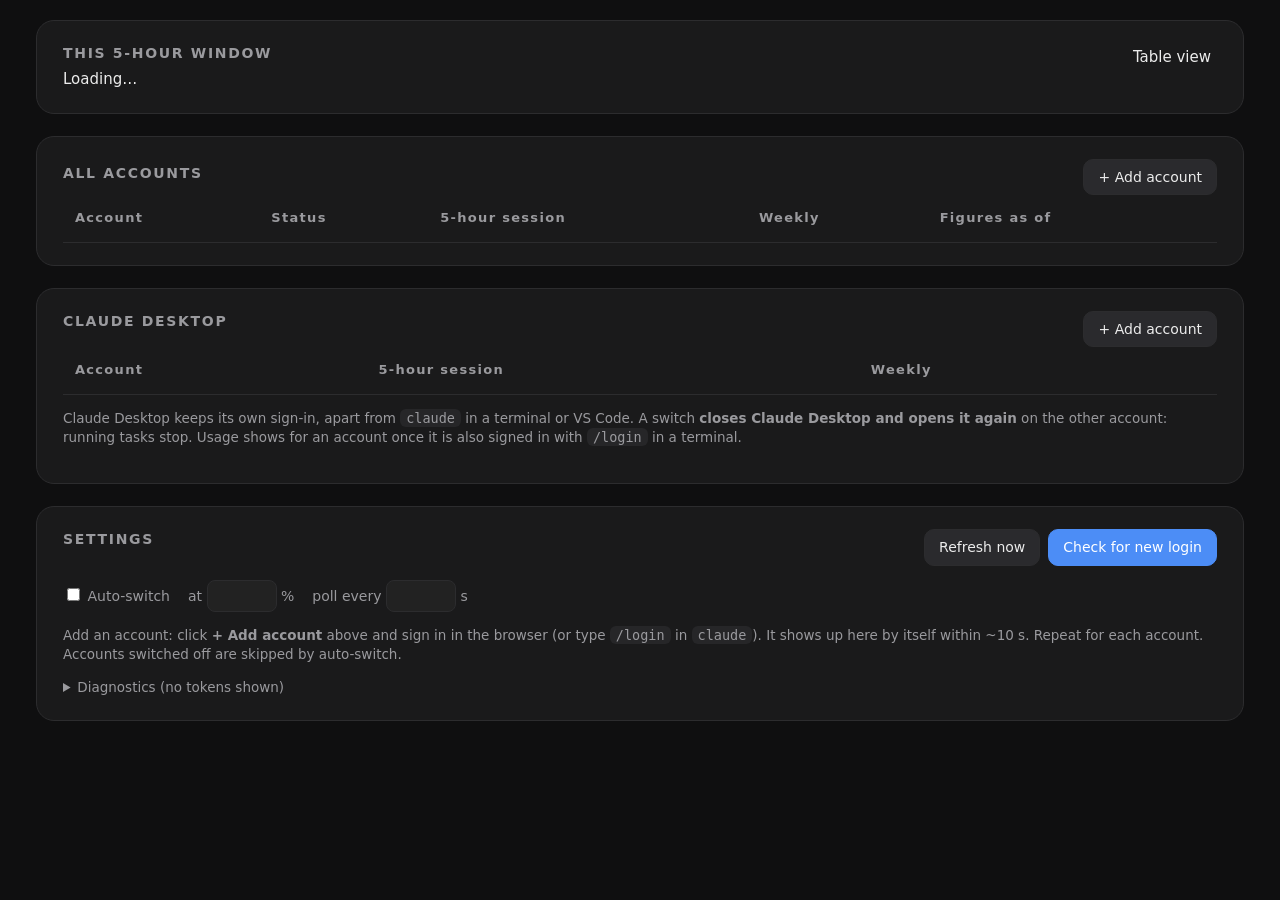
==== src/index.html @ 8ae5ed5e "Add Claude Code accounts from the dashboard '+ Add account' on the accounts card opens a console win" ====
<!doctype html>
<html lang="en">
<head>
<meta charset="utf-8">
<meta name="viewport" content="width=device-width, initial-scale=1">
<title>Claude Usage</title>
<style>
  :root {
    --bg: #0f0f10; --card: #1a1a1b; --row-active: #1d2229; --line: #2c2c2e; --grid: #2a2a2c;
    --text: #ececec; --muted: #9a9a9e; --dim: #6c6c70;
    --blue: #4c8df6; --green: #3fb34f; --amber: #f2b632; --red: #e5484d; --track: #24302a;
  }
  * { box-sizing: border-box; }
  body { margin: 0; background: var(--bg); color: var(--text); font: 15px/1.45 "Segoe UI", system-ui, -apple-system, sans-serif; }
  main { max-width: 1240px; margin: 0 auto; padding: 20px 16px 48px; }
  .card { background: var(--card); border: 1px solid var(--line); border-radius: 18px; padding: 22px 26px; margin-bottom: 22px; }
  .head { display: flex; justify-content: space-between; align-items: flex-start; gap: 16px; flex-wrap: wrap; }
  h2 { margin: 0; font-size: 14px; letter-spacing: .12em; font-weight: 600; color: var(--muted); text-transform: uppercase; }
  .sub { color: var(--text); margin-top: 6px; }
  button.link { background: none; border: 0; color: var(--text); cursor: pointer; font: inherit; padding: 4px 6px; }
  button.link:hover { text-decoration: underline; }
  .btn { background: #2a2a2d; border: 1px solid var(--line); color: var(--text); border-radius: 10px; padding: 7px 14px; cursor: pointer; font: inherit; font-size: 14px; }
  .btn:hover { background: #333337; }
  .btn.primary { background: var(--blue); border-color: var(--blue); color: #fff; }
  svg text { fill: var(--muted); font-size: 12px; }
  table { width: 100%; border-collapse: collapse; }
  th { text-align: left; font-size: 13px; letter-spacing: .1em; color: var(--muted); font-weight: 600; padding: 14px 12px; border-bottom: 1px solid var(--line); }
  td { padding: 16px 12px; border-bottom: 1px solid var(--line); vertical-align: middle; }
  tr.active td { background: var(--row-active); }
  .acct { display: flex; gap: 14px; align-items: center; }
  .email { font-weight: 600; word-break: break-all; }
  .meta { color: var(--muted); font-size: 13.5px; }
  .dot { display: inline-block; width: 8px; height: 8px; border-radius: 50%; background: var(--green); margin-right: 6px; vertical-align: middle; }
  .pill { display: inline-flex; gap: 8px; align-items: center; border: 1px solid var(--line); border-radius: 999px; padding: 6px 14px; font-weight: 600; white-space: nowrap; }
  .bar { display: flex; align-items: center; gap: 12px; }
  .track { flex: 1; min-width: 90px; height: 10px; border-radius: 6px; background: var(--track); overflow: hidden; }
  .fill { height: 100%; border-radius: 6px; }
  .pct { width: 44px; text-align: right; font-variant-numeric: tabular-nums; }
  .left { font-size: 13.5px; margin-top: 4px; color: var(--muted); }
  .left b { color: var(--text); }
  .err { color: var(--red); font-size: 13px; }
  .switch { position: relative; width: 46px; height: 26px; flex: none; }
  .switch input { opacity: 0; width: 0; height: 0; }
  .switch span { position: absolute; inset: 0; background: #444; border-radius: 26px; cursor: pointer; transition: .2s; }
  .switch span::before { content: ""; position: absolute; width: 20px; height: 20px; left: 3px; top: 3px; background: #fff; border-radius: 50%; transition: .2s; }
  .switch input:checked + span { background: var(--blue); }
  .switch input:checked + span::before { transform: translateX(20px); }
  .row-actions { display: flex; gap: 6px; margin-top: 6px; }
  .row-actions .btn { padding: 3px 10px; font-size: 12.5px; }
  .settings { display: flex; gap: 18px; flex-wrap: wrap; align-items: center; color: var(--muted); font-size: 14px; }
  .settings input[type=number] { width: 70px; background: #222; color: var(--text); border: 1px solid var(--line); border-radius: 8px; padding: 5px 8px; font: inherit; }
  .events { color: var(--muted); font-size: 13.5px; margin: 10px 0 0; padding-left: 18px; }
  .note { color: var(--muted); font-size: 13.5px; }
  code { background: #262628; padding: 1px 6px; border-radius: 6px; }
  .tableview td, .tableview th { padding: 6px 10px; font-size: 14px; }
  .scroll { overflow-x: auto; }
  @media (max-width: 760px) {
    .card { padding: 16px; }
    thead { display: none; }
    tr { display: block; border-bottom: 1px solid var(--line); }
    td { display: block; border: 0; padding: 8px 4px; }
  }
</style>
</head>
<body>
<main>
  <section class="card">
    <div class="head">
      <div>
        <h2>This 5-hour window</h2>
        <div class="sub" id="chartSub">Loading…</div>
      </div>
      <button class="link" id="viewToggle">Table view</button>
    </div>
    <div id="chart"></div>
  </section>

  <section class="card">
    <div class="head">
      <div>
        <h2 style="padding-top:4px">All accounts</h2>
        <div class="sub note" id="summary"></div>
      </div>
      <button class="btn" id="cliAdd">+ Add account</button>
    </div>
    <div class="scroll">
      <table>
        <thead><tr><th>Account</th><th>Status</th><th>5-hour session</th><th>Weekly</th><th>Figures as of</th></tr></thead>
        <tbody id="rows"></tbody>
      </table>
    </div>
  </section>

  <section class="card" id="desktopCard">
    <div class="head">
      <div>
        <h2>Claude Desktop</h2>
        <div class="sub note" id="desktopSub"></div>
      </div>
      <button class="btn" id="desktopAdd">+ Add account</button>
    </div>
    <div class="scroll">
      <table>
        <thead><tr><th>Account</th><th>5-hour session</th><th>Weekly</th><th></th></tr></thead>
        <tbody id="desktopRows"></tbody>
      </table>
    </div>
    <p class="note">Claude Desktop keeps its own sign-in, apart from <code>claude</code> in a terminal or VS Code. A switch <b>closes Claude Desktop and opens it again</b> on the other account: running tasks stop. Usage shows for an account once it is also signed in with <code>/login</code> in a terminal.</p>
  </section>

  <section class="card">
    <div class="head">
      <h2>Settings</h2>
      <div style="display:flex;gap:8px">
        <button class="btn" id="refresh">Refresh now</button>
        <button class="btn primary" id="import">Check for new login</button>
      </div>
    </div>
    <div class="settings" style="margin-top:14px">
      <label><input type="checkbox" id="autoSwitch"> Auto-switch</label>
      <label>at <input type="number" id="threshold" min="50" max="100"> %</label>
      <label>poll every <input type="number" id="pollSeconds" min="30" step="30"> s</label>
    </div>
    <p class="note">Add an account: click <b>+ Add account</b> above and sign in in the browser (or type <code>/login</code> in <code>claude</code>). It shows up here by itself within ~10 s. Repeat for each account. Accounts switched off are skipped by auto-switch.</p>
    <ul class="events" id="events"></ul>
    <details style="margin-top:12px"><summary class="note" style="cursor:pointer">Diagnostics (no tokens shown)</summary><pre id="diag" class="note" style="white-space:pre-wrap;font-size:12.5px"></pre></details>
  </section>
</main>

<script>
const $ = s => document.querySelector(s);
const H = 3600e3;
let S = null, tableView = false, clockSkew = 0;

const api = (p, opt = {}) =>
  fetch(p, { ...opt, headers: { 'Content-Type': 'application/json', 'X-CUD': '1' } })
    .then(async r => { const j = await r.json(); if (!r.ok) throw new Error(j.error); return j; });

function hhmm(t) { return new Date(t).toLocaleTimeString([], { hour: '2-digit', minute: '2-digit', hour12: false }); }
function resetLabel(t) {
  if (!t) return '';
  if (t - Date.now() < 20 * H) return hhmm(t);
  return new Date(t).toLocaleDateString('en-US', { weekday: 'short' }) + ' ' + hhmm(t);
}
function ago(t) {
  const s = Math.max(0, Math.round((Date.now() - clockSkew - t) / 1000));
  if (s < 60) return s + ' s ago';
  if (s < 3600) return Math.round(s / 60) + ' min ago';
  return Math.round(s / 3600) + ' h ago';
}
function color(u) { return u >= 97 ? 'var(--red)' : u >= 70 ? 'var(--amber)' : 'var(--green)'; }
function esc(s) { return String(s).replace(/[&<>"]/g, c => ({ '&': '&amp;', '<': '&lt;', '>': '&gt;', '"': '&quot;' }[c])); }

function status(a) {
  const th = S.settings.threshold;
  if (a.error && !a.usage) return ['<span style="color:var(--red)">!</span>', 'Error'];
  if (!a.usage) return ['…', 'Waiting'];
  const { five, week } = a.usage;
  if (week.u >= 100) return ['<span style="color:var(--red)">⛔</span>', 'Weekly limit reached'];
  if (five.u >= 100) return ['<span style="color:var(--red)">⛔</span>', '5-hour limit reached'];
  if (a.id === S.activeId) return ['<span class="dot" style="margin:0"></span>', 'Active'];
  if (week.u >= 99) return ['<span style="color:#f08a5d">◕</span>', 'Weekly almost used up'];
  if (week.u >= 90) return ['<span style="color:var(--amber)">▲</span>', 'Weekly running low'];
  if (five.u >= th) return ['<span style="color:var(--amber)">▲</span>', '5-hour running low'];
  if (!a.enabled) return ['<span style="color:var(--dim)">○</span>', 'Off'];
  return ['<span class="dot" style="margin:0;background:var(--blue)"></span>', 'Ready'];
}

function bar(w, showReset = true) {
  const u = w.u;
  return `<div class="bar"><div class="track"><div class="fill" style="width:${Math.max(u, u > 0 ? 3 : 0)}%;background:${color(u)}"></div></div><div class="pct">${u}%</div></div>
    <div class="left"><b>${100 - u}% left</b>${showReset && w.resetsAt ? ' · resets ' + resetLabel(w.resetsAt) : ''}</div>`;
}

function renderRows() {
  const th = S.settings.threshold;
  $('#rows').innerHTML = S.accounts.map(a => {
    const [icon, label] = status(a);
    const active = a.id === S.activeId;
    const u = a.usage;
    return `<tr class="${active ? 'active' : ''}">
      <td><div class="acct">
        <label class="switch"><input type="checkbox" data-toggle="${a.id}" ${a.enabled ? 'checked' : ''}><span></span></label>
        <div>
          <div class="email">${active ? '<span class="dot"></span>' : ''}${esc(a.email)}</div>
          <div class="meta">${esc(a.plan)}${active ? ' · signed in: your Claude Code' : ''}</div>
          <div class="row-actions">
            ${active ? '' : `<button class="btn" data-activate="${a.id}">Use now</button>
            <button class="btn" data-remove="${a.id}" title="Remove">✕</button>`}
          </div>
        </div></div></td>
      <td><span class="pill">${icon} ${label}</span>${a.error ? `<div class="err">${esc(a.error)}</div>` : ''}</td>
      <td style="min-width:200px">${u ? bar(u.five) : ''}</td>
      <td style="min-width:220px">${u ? bar(u.week) : ''}</td>
      <td>${u ? `<span data-ago="${u.fetchedAt}">${ago(u.fetchedAt)}</span><div class="meta">official ${hhmm(u.fetchedAt)} · Anthropic</div>` : ''}</td>
    </tr>`;
  }).join('') || `<tr><td colspan="5" class="note">No accounts yet. Click “+ Add account” above and sign in.</td></tr>`;

  const on = S.accounts.filter(a => a.enabled && a.usage);
  const ready = on.filter(a => a.usage.five.u < th && a.usage.week.u < th).length;
  const head = on.reduce((s, a) => s + (100 - a.usage.week.u), 0);
  $('#summary').textContent = S.loggingIn ? 'Login window open: sign in in the browser with the account to add.'
    : `${ready} ready now · weekly headroom ${head}% (≈ ${(head / 100).toFixed(1)} accounts)`;
  $('#cliAdd').disabled = S.demo || S.loggingIn;
}

function renderChart() {
  const a = S.accounts.find(x => x.id === S.activeId);
  const th = S.settings.threshold;
  const now = Date.now() - clockSkew;
  if (!a || !a.usage) {
    $('#chartSub').textContent = 'No active account detected in Claude Code yet.';
    $('#chart').innerHTML = '';
    return;
  }
  const five = a.usage.five;
  const end = five.resetsAt || now + 5 * H, start = end - 5 * H;
  let pts = a.history.filter(p => p[0] >= start && p[0] <= end).map(p => [p[0], p[1]]);
  if (!pts.length || pts[0][0] > start + 60e3) pts.unshift([start, 0]);
  $('#chartSub').textContent = `Share of the 5-hour limit used by ${a.email}, ${hhmm(start)}–${hhmm(end)}. Dots: Anthropic's official figures; the line joins them.`;

  if (tableView) {
    $('#chart').innerHTML = `<table class="tableview" style="margin-top:14px"><thead><tr><th>Time</th><th>5-hour used</th></tr></thead><tbody>${
      pts.slice().reverse().map(p => `<tr><td>${hhmm(p[0])}</td><td>${p[1]}%</td></tr>`).join('')}</tbody></table>`;
    return;
  }

  const W = 1000, Ht = 300, L = 46, R = 90, T = 16, B = 34;
  const x = t => L + (t - start) / (end - start) * (W - L - R);
  const y = u => T + (1 - u / 100) * (Ht - T - B);
  let g = '';
  for (const v of [0, 25, 50, 75, 100]) g += `<line x1="${L}" x2="${W - R}" y1="${y(v)}" y2="${y(v)}" stroke="var(--grid)"/><text x="${L - 10}" y="${y(v) + 4}" text-anchor="end">${v}</text>`;
  for (let i = 0; i <= 5; i++) { const t = start + i * H; g += `<text x="${x(t)}" y="${Ht - 8}" text-anchor="middle">${hhmm(t)}</text>`; }
  g += `<line x1="${L}" x2="${W - R}" y1="${y(th)}" y2="${y(th)}" stroke="var(--red)" stroke-width="1.5"/><text x="${W - R + 8}" y="${y(th) + 4}" style="fill:var(--text)">${th}% auto</text>`;

  const last = pts[pts.length - 1];
  const nowX = Math.min(now, end);
  g += `<line x1="${x(nowX)}" x2="${x(nowX)}" y1="${y(100)}" y2="${y(0)}" stroke="#555"/>`;
  // Projection: keep the average pace of this window until it resets.
  const rate = last[1] / Math.max(now - start, 10 * 60e3);
  const proj = Math.min(100, last[1] + rate * (end - now));
  if (now < end) g += `<line x1="${x(nowX)}" y1="${y(last[1])}" x2="${x(end)}" y2="${y(proj)}" stroke="var(--blue)" stroke-width="2" stroke-dasharray="7 6"/>`;
  const path = pts.map((p, i) => `${i ? 'L' : 'M'}${x(p[0]).toFixed(1)},${y(p[1]).toFixed(1)}`).join('') + `L${x(nowX)},${y(last[1])}`;
  g += `<path d="${path}L${x(nowX)},${y(0)}L${x(start)},${y(0)}Z" fill="var(--blue)" opacity=".12"/>`;
  g += `<path d="${path}" fill="none" stroke="var(--blue)" stroke-width="2.2"/>`;
  pts.forEach((p, i) => {
    const isLast = i === pts.length - 1;
    g += `<circle cx="${x(p[0])}" cy="${y(p[1])}" r="${isLast ? 5.5 : 6}" fill="${isLast ? 'var(--blue)' : 'var(--card)'}" stroke="var(--blue)" stroke-width="2.2"><title>${hhmm(p[0])}: ${p[1]}%</title></circle>`;
  });
  g += `<text x="${x(last[0]) + 10}" y="${y(last[1]) - 14}" style="fill:var(--text);font-weight:600;font-size:13px">${last[1]}%</text>`;
  if (now < end) g += `<text x="${x(end)}" y="${y(proj) - 10}" text-anchor="end" style="font-size:11px">≈${Math.round(proj)}% at reset</text>`;
  $('#chart').innerHTML = `<svg viewBox="0 0 ${W} ${Ht}" width="100%" style="margin-top:18px;display:block">${g}</svg>`;
}

function renderSettings() {
  const s = S.settings;
  if (document.activeElement?.tagName !== 'INPUT') {
    $('#autoSwitch').checked = s.autoSwitch;
    $('#threshold').value = s.threshold;
    $('#pollSeconds').value = s.pollSeconds;
  }
  $('#events').innerHTML = S.events.map(e => `<li>${hhmm(e.t)} — ${esc(e.msg)}</li>`).join('');
  $('#import').style.display = S.demo ? 'none' : '';
  $('#diag').textContent =
    `Claude Code login read from: ${S.loginFile} (${S.loginFound ? 'found' : 'NOT FOUND'})\n` +
    `Claude Code is signed in as: ${S.loginEmail || '?'}  (from ${S.claudeJson})\n` +
    `Last poll: ${S.lastPollAt ? new Date(S.lastPollAt).toLocaleTimeString() : 'never'}\n\n` +
    S.accounts.map(a => `${a.email}${a.id === S.activeId ? '  [ACTIVE]' : ''}\n  error: ${a.error || '-'}\n  Anthropic said: ${JSON.stringify(a.raw)}`).join('\n\n');
}

function renderDesktop() {
  const D = S.desktop;
  $('#desktopCard').style.display = S.demo ? 'none' : '';
  $('#desktopAdd').disabled = !D.found || D.switching;
  $('#desktopSub').textContent = !D.found ? 'Claude Desktop’s data folder was not found on this computer.'
    : D.switching ? 'Switching… Claude Desktop is closing and will open again (up to a minute).'
    : `Data: ${D.dir}`;
  $('#desktopRows').innerHTML = D.accounts.map(d => {
    const u = d.usage;
    const name = d.email || d.label;
    return `<tr class="${d.signedIn ? 'active' : ''}">
      <td><div class="email">${d.signedIn ? '<span class="dot"></span>' : ''}${esc(name)}</div>
        <div class="meta">${d.email ? esc(d.label) + ' · ' : ''}${d.signedIn ? 'signed in to Claude Desktop now' : d.hasSignIn ? 'sign-in saved' : 'no sign-in saved yet'}</div>
        <div class="row-actions">
          ${d.signedIn ? '' : `<button class="btn" data-dswitch="${d.uuid}" ${d.hasSignIn && !D.switching ? '' : 'disabled'}>Switch to</button>`}
          <button class="btn" data-drename="${d.uuid}">Rename</button>
          ${d.signedIn ? '' : `<button class="btn" data-dremove="${d.uuid}" title="Remove">✕</button>`}
        </div></td>
      <td style="min-width:200px">${u ? bar(u.five) : '<span class="note">—</span>'}</td>
      <td style="min-width:220px">${u ? bar(u.week) : '<span class="note">—</span>'}</td>
      <td></td>
    </tr>`;
  }).join('') || `<tr><td colspan="4" class="note">${D.found ? 'No account seen yet. It appears here once Claude Desktop is signed in.' : ''}</td></tr>`;
}

function render() { if (!S) return; renderChart(); renderRows(); renderDesktop(); renderSettings(); }
function setState(j) { S = j; clockSkew = Date.now() - j.now; render(); }
const load = () => api('/api/state').then(setState).catch(() => {});
const act = p => p.then(setState).catch(e => alert(e.message));

$('#viewToggle').onclick = () => { tableView = !tableView; $('#viewToggle').textContent = tableView ? 'Chart view' : 'Table view'; render(); };
$('#refresh').onclick = () => act(api('/api/refresh', { method: 'POST' }));
$('#import').onclick = () => act(api('/api/import', { method: 'POST' }));
for (const id of ['autoSwitch', 'threshold', 'pollSeconds']) {
  $('#' + id).onchange = () => act(api('/api/settings', { method: 'POST', body: JSON.stringify({
    autoSwitch: $('#autoSwitch').checked, threshold: +$('#threshold').value, pollSeconds: +$('#pollSeconds').value }) }));
}
$('#rows').addEventListener('click', e => {
  const t = e.target.closest('[data-activate],[data-remove]');
  if (!t) return;
  if (t.dataset.activate) act(api(`/api/accounts/${t.dataset.activate}/activate`, { method: 'POST' }));
  else if (confirm('Remove this account from the dashboard?')) act(api(`/api/accounts/${t.dataset.remove}`, { method: 'DELETE' }));
});
$('#cliAdd').onclick = () => {
  if (confirm('A login window opens and your browser asks you to sign in. Sign in with the account to add. Claude Code in terminals and VS Code then uses that account; the one in use now is saved first and stays one click away (Use now). Go on?'))
    act(api('/api/login', { method: 'POST' }));
};
$('#desktopAdd').onclick = () => {
  if (confirm('Claude Desktop will close and open signed out. Sign in there to the account to add; the account it is signed in to now is saved first. Running tasks stop. Go on?'))
    act(api('/api/desktop/add', { method: 'POST' }));
};
$('#desktopRows').addEventListener('click', e => {
  const t = e.target.closest('[data-dswitch],[data-drename],[data-dremove]');
  if (!t) return;
  const d = S.desktop.accounts.find(x => x.uuid === (t.dataset.dswitch || t.dataset.drename || t.dataset.dremove));
  if (t.dataset.dswitch) {
    if (confirm(`Claude Desktop will close and open again signed in to ${d.email || d.label}. Running tasks stop. Go on?`))
      act(api(`/api/desktop/${d.uuid}/switch`, { method: 'POST' }));
  } else if (t.dataset.drename) {
    const label = prompt('Name for this account', d.label);
    if (label) act(api(`/api/desktop/${d.uuid}/rename`, { method: 'POST', body: JSON.stringify({ label }) }));
  } else if (confirm('Forget this account’s saved Claude Desktop sign-in?')) {
    act(api(`/api/desktop/${d.uuid}`, { method: 'DELETE' }));
  }
});
$('#rows').addEventListener('change', e => {
  const id = e.target.dataset.toggle;
  if (id) act(api(`/api/accounts/${id}/toggle`, { method: 'POST', body: JSON.stringify({ enabled: e.target.checked }) }));
});

load();
setInterval(load, 10e3);
setInterval(() => document.querySelectorAll('[data-ago]').forEach(el => (el.textContent = ago(+el.dataset.ago))), 1e3);
</script>
</body>
</html>
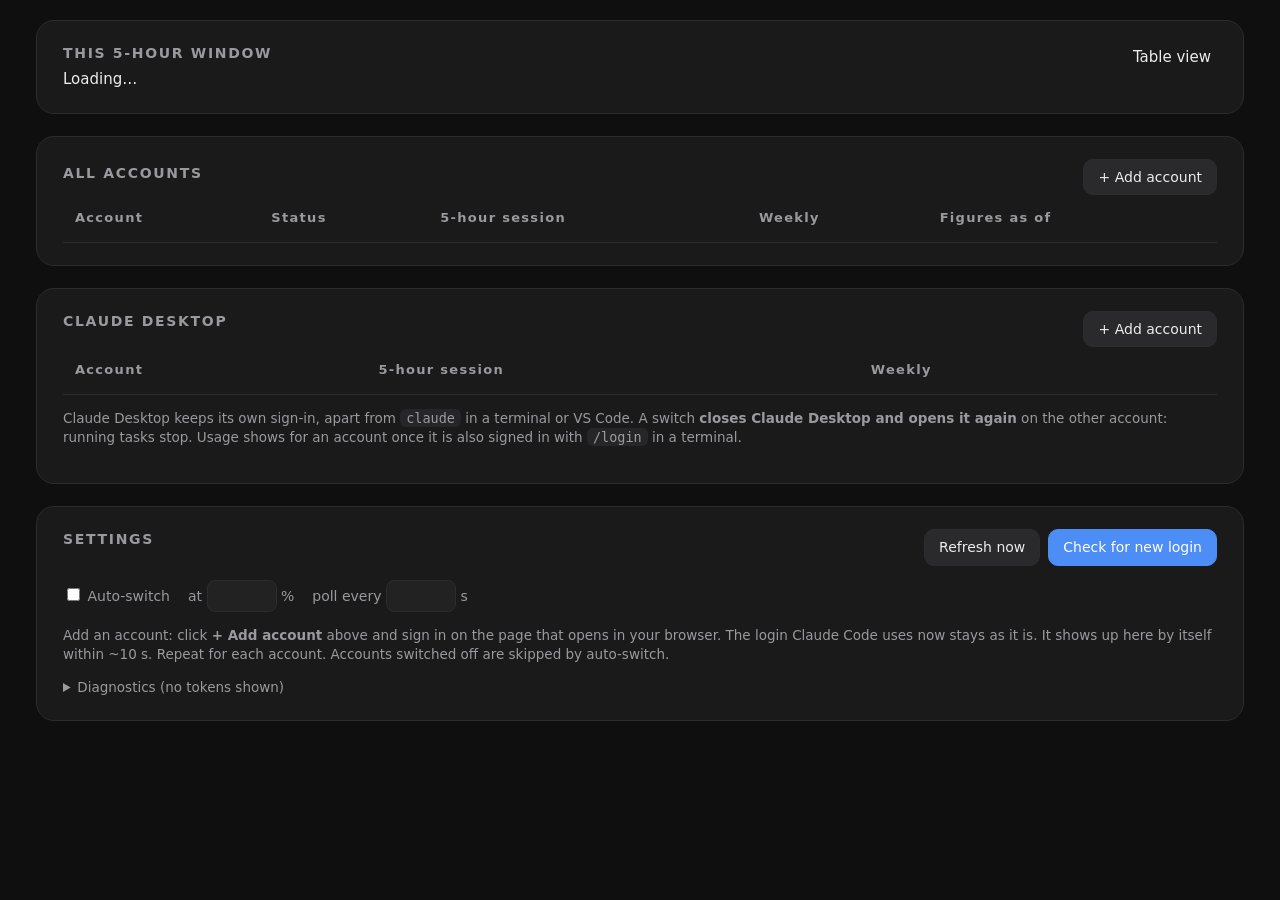
==== commit e18ca791: "Add accounts by signing in in the browser '+ Add account' now does what Claude Code's /login does (O" ====
--- a/src/index.html
+++ b/src/index.html
@@ -1,346 +1,348 @@
-<!doctype html>
-<html lang="en">
-<head>
-<meta charset="utf-8">
-<meta name="viewport" content="width=device-width, initial-scale=1">
-<title>Claude Usage</title>
-<style>
-  :root {
-    --bg: #0f0f10; --card: #1a1a1b; --row-active: #1d2229; --line: #2c2c2e; --grid: #2a2a2c;
-    --text: #ececec; --muted: #9a9a9e; --dim: #6c6c70;
-    --blue: #4c8df6; --green: #3fb34f; --amber: #f2b632; --red: #e5484d; --track: #24302a;
-  }
-  * { box-sizing: border-box; }
-  body { margin: 0; background: var(--bg); color: var(--text); font: 15px/1.45 "Segoe UI", system-ui, -apple-system, sans-serif; }
-  main { max-width: 1240px; margin: 0 auto; padding: 20px 16px 48px; }
-  .card { background: var(--card); border: 1px solid var(--line); border-radius: 18px; padding: 22px 26px; margin-bottom: 22px; }
-  .head { display: flex; justify-content: space-between; align-items: flex-start; gap: 16px; flex-wrap: wrap; }
-  h2 { margin: 0; font-size: 14px; letter-spacing: .12em; font-weight: 600; color: var(--muted); text-transform: uppercase; }
-  .sub { color: var(--text); margin-top: 6px; }
-  button.link { background: none; border: 0; color: var(--text); cursor: pointer; font: inherit; padding: 4px 6px; }
-  button.link:hover { text-decoration: underline; }
-  .btn { background: #2a2a2d; border: 1px solid var(--line); color: var(--text); border-radius: 10px; padding: 7px 14px; cursor: pointer; font: inherit; font-size: 14px; }
-  .btn:hover { background: #333337; }
-  .btn.primary { background: var(--blue); border-color: var(--blue); color: #fff; }
-  svg text { fill: var(--muted); font-size: 12px; }
-  table { width: 100%; border-collapse: collapse; }
-  th { text-align: left; font-size: 13px; letter-spacing: .1em; color: var(--muted); font-weight: 600; padding: 14px 12px; border-bottom: 1px solid var(--line); }
-  td { padding: 16px 12px; border-bottom: 1px solid var(--line); vertical-align: middle; }
-  tr.active td { background: var(--row-active); }
-  .acct { display: flex; gap: 14px; align-items: center; }
-  .email { font-weight: 600; word-break: break-all; }
-  .meta { color: var(--muted); font-size: 13.5px; }
-  .dot { display: inline-block; width: 8px; height: 8px; border-radius: 50%; background: var(--green); margin-right: 6px; vertical-align: middle; }
-  .pill { display: inline-flex; gap: 8px; align-items: center; border: 1px solid var(--line); border-radius: 999px; padding: 6px 14px; font-weight: 600; white-space: nowrap; }
-  .bar { display: flex; align-items: center; gap: 12px; }
-  .track { flex: 1; min-width: 90px; height: 10px; border-radius: 6px; background: var(--track); overflow: hidden; }
-  .fill { height: 100%; border-radius: 6px; }
-  .pct { width: 44px; text-align: right; font-variant-numeric: tabular-nums; }
-  .left { font-size: 13.5px; margin-top: 4px; color: var(--muted); }
-  .left b { color: var(--text); }
-  .err { color: var(--red); font-size: 13px; }
-  .switch { position: relative; width: 46px; height: 26px; flex: none; }
-  .switch input { opacity: 0; width: 0; height: 0; }
-  .switch span { position: absolute; inset: 0; background: #444; border-radius: 26px; cursor: pointer; transition: .2s; }
-  .switch span::before { content: ""; position: absolute; width: 20px; height: 20px; left: 3px; top: 3px; background: #fff; border-radius: 50%; transition: .2s; }
-  .switch input:checked + span { background: var(--blue); }
-  .switch input:checked + span::before { transform: translateX(20px); }
-  .row-actions { display: flex; gap: 6px; margin-top: 6px; }
-  .row-actions .btn { padding: 3px 10px; font-size: 12.5px; }
-  .settings { display: flex; gap: 18px; flex-wrap: wrap; align-items: center; color: var(--muted); font-size: 14px; }
-  .settings input[type=number] { width: 70px; background: #222; color: var(--text); border: 1px solid var(--line); border-radius: 8px; padding: 5px 8px; font: inherit; }
-  .events { color: var(--muted); font-size: 13.5px; margin: 10px 0 0; padding-left: 18px; }
-  .note { color: var(--muted); font-size: 13.5px; }
-  code { background: #262628; padding: 1px 6px; border-radius: 6px; }
-  .tableview td, .tableview th { padding: 6px 10px; font-size: 14px; }
-  .scroll { overflow-x: auto; }
-  @media (max-width: 760px) {
-    .card { padding: 16px; }
-    thead { display: none; }
-    tr { display: block; border-bottom: 1px solid var(--line); }
-    td { display: block; border: 0; padding: 8px 4px; }
-  }
-</style>
-</head>
-<body>
-<main>
-  <section class="card">
-    <div class="head">
-      <div>
-        <h2>This 5-hour window</h2>
-        <div class="sub" id="chartSub">Loading…</div>
-      </div>
-      <button class="link" id="viewToggle">Table view</button>
-    </div>
-    <div id="chart"></div>
-  </section>
-
-  <section class="card">
-    <div class="head">
-      <div>
-        <h2 style="padding-top:4px">All accounts</h2>
-        <div class="sub note" id="summary"></div>
-      </div>
-      <button class="btn" id="cliAdd">+ Add account</button>
-    </div>
-    <div class="scroll">
-      <table>
-        <thead><tr><th>Account</th><th>Status</th><th>5-hour session</th><th>Weekly</th><th>Figures as of</th></tr></thead>
-        <tbody id="rows"></tbody>
-      </table>
-    </div>
-  </section>
-
-  <section class="card" id="desktopCard">
-    <div class="head">
-      <div>
-        <h2>Claude Desktop</h2>
-        <div class="sub note" id="desktopSub"></div>
-      </div>
-      <button class="btn" id="desktopAdd">+ Add account</button>
-    </div>
-    <div class="scroll">
-      <table>
-        <thead><tr><th>Account</th><th>5-hour session</th><th>Weekly</th><th></th></tr></thead>
-        <tbody id="desktopRows"></tbody>
-      </table>
-    </div>
-    <p class="note">Claude Desktop keeps its own sign-in, apart from <code>claude</code> in a terminal or VS Code. A switch <b>closes Claude Desktop and opens it again</b> on the other account: running tasks stop. Usage shows for an account once it is also signed in with <code>/login</code> in a terminal.</p>
-  </section>
-
-  <section class="card">
-    <div class="head">
-      <h2>Settings</h2>
-      <div style="display:flex;gap:8px">
-        <button class="btn" id="refresh">Refresh now</button>
-        <button class="btn primary" id="import">Check for new login</button>
-      </div>
-    </div>
-    <div class="settings" style="margin-top:14px">
-      <label><input type="checkbox" id="autoSwitch"> Auto-switch</label>
-      <label>at <input type="number" id="threshold" min="50" max="100"> %</label>
-      <label>poll every <input type="number" id="pollSeconds" min="30" step="30"> s</label>
-    </div>
-    <p class="note">Add an account: click <b>+ Add account</b> above and sign in in the browser (or type <code>/login</code> in <code>claude</code>). It shows up here by itself within ~10 s. Repeat for each account. Accounts switched off are skipped by auto-switch.</p>
-    <ul class="events" id="events"></ul>
-    <details style="margin-top:12px"><summary class="note" style="cursor:pointer">Diagnostics (no tokens shown)</summary><pre id="diag" class="note" style="white-space:pre-wrap;font-size:12.5px"></pre></details>
-  </section>
-</main>
-
-<script>
-const $ = s => document.querySelector(s);
-const H = 3600e3;
-let S = null, tableView = false, clockSkew = 0;
-
-const api = (p, opt = {}) =>
-  fetch(p, { ...opt, headers: { 'Content-Type': 'application/json', 'X-CUD': '1' } })
-    .then(async r => { const j = await r.json(); if (!r.ok) throw new Error(j.error); return j; });
-
-function hhmm(t) { return new Date(t).toLocaleTimeString([], { hour: '2-digit', minute: '2-digit', hour12: false }); }
-function resetLabel(t) {
-  if (!t) return '';
-  if (t - Date.now() < 20 * H) return hhmm(t);
-  return new Date(t).toLocaleDateString('en-US', { weekday: 'short' }) + ' ' + hhmm(t);
-}
-function ago(t) {
-  const s = Math.max(0, Math.round((Date.now() - clockSkew - t) / 1000));
-  if (s < 60) return s + ' s ago';
-  if (s < 3600) return Math.round(s / 60) + ' min ago';
-  return Math.round(s / 3600) + ' h ago';
-}
-function color(u) { return u >= 97 ? 'var(--red)' : u >= 70 ? 'var(--amber)' : 'var(--green)'; }
-function esc(s) { return String(s).replace(/[&<>"]/g, c => ({ '&': '&amp;', '<': '&lt;', '>': '&gt;', '"': '&quot;' }[c])); }
-
-function status(a) {
-  const th = S.settings.threshold;
-  if (a.error && !a.usage) return ['<span style="color:var(--red)">!</span>', 'Error'];
-  if (!a.usage) return ['…', 'Waiting'];
-  const { five, week } = a.usage;
-  if (week.u >= 100) return ['<span style="color:var(--red)">⛔</span>', 'Weekly limit reached'];
-  if (five.u >= 100) return ['<span style="color:var(--red)">⛔</span>', '5-hour limit reached'];
-  if (a.id === S.activeId) return ['<span class="dot" style="margin:0"></span>', 'Active'];
-  if (week.u >= 99) return ['<span style="color:#f08a5d">◕</span>', 'Weekly almost used up'];
-  if (week.u >= 90) return ['<span style="color:var(--amber)">▲</span>', 'Weekly running low'];
-  if (five.u >= th) return ['<span style="color:var(--amber)">▲</span>', '5-hour running low'];
-  if (!a.enabled) return ['<span style="color:var(--dim)">○</span>', 'Off'];
-  return ['<span class="dot" style="margin:0;background:var(--blue)"></span>', 'Ready'];
-}
-
-function bar(w, showReset = true) {
-  const u = w.u;
-  return `<div class="bar"><div class="track"><div class="fill" style="width:${Math.max(u, u > 0 ? 3 : 0)}%;background:${color(u)}"></div></div><div class="pct">${u}%</div></div>
-    <div class="left"><b>${100 - u}% left</b>${showReset && w.resetsAt ? ' · resets ' + resetLabel(w.resetsAt) : ''}</div>`;
-}
-
-function renderRows() {
-  const th = S.settings.threshold;
-  $('#rows').innerHTML = S.accounts.map(a => {
-    const [icon, label] = status(a);
-    const active = a.id === S.activeId;
-    const u = a.usage;
-    return `<tr class="${active ? 'active' : ''}">
-      <td><div class="acct">
-        <label class="switch"><input type="checkbox" data-toggle="${a.id}" ${a.enabled ? 'checked' : ''}><span></span></label>
-        <div>
-          <div class="email">${active ? '<span class="dot"></span>' : ''}${esc(a.email)}</div>
-          <div class="meta">${esc(a.plan)}${active ? ' · signed in: your Claude Code' : ''}</div>
-          <div class="row-actions">
-            ${active ? '' : `<button class="btn" data-activate="${a.id}">Use now</button>
-            <button class="btn" data-remove="${a.id}" title="Remove">✕</button>`}
-          </div>
-        </div></div></td>
-      <td><span class="pill">${icon} ${label}</span>${a.error ? `<div class="err">${esc(a.error)}</div>` : ''}</td>
-      <td style="min-width:200px">${u ? bar(u.five) : ''}</td>
-      <td style="min-width:220px">${u ? bar(u.week) : ''}</td>
-      <td>${u ? `<span data-ago="${u.fetchedAt}">${ago(u.fetchedAt)}</span><div class="meta">official ${hhmm(u.fetchedAt)} · Anthropic</div>` : ''}</td>
-    </tr>`;
-  }).join('') || `<tr><td colspan="5" class="note">No accounts yet. Click “+ Add account” above and sign in.</td></tr>`;
-
-  const on = S.accounts.filter(a => a.enabled && a.usage);
-  const ready = on.filter(a => a.usage.five.u < th && a.usage.week.u < th).length;
-  const head = on.reduce((s, a) => s + (100 - a.usage.week.u), 0);
-  $('#summary').textContent = S.loggingIn ? 'Login window open: sign in in the browser with the account to add.'
-    : `${ready} ready now · weekly headroom ${head}% (≈ ${(head / 100).toFixed(1)} accounts)`;
-  $('#cliAdd').disabled = S.demo || S.loggingIn;
-}
-
-function renderChart() {
-  const a = S.accounts.find(x => x.id === S.activeId);
-  const th = S.settings.threshold;
-  const now = Date.now() - clockSkew;
-  if (!a || !a.usage) {
-    $('#chartSub').textContent = 'No active account detected in Claude Code yet.';
-    $('#chart').innerHTML = '';
-    return;
-  }
-  const five = a.usage.five;
-  const end = five.resetsAt || now + 5 * H, start = end - 5 * H;
-  let pts = a.history.filter(p => p[0] >= start && p[0] <= end).map(p => [p[0], p[1]]);
-  if (!pts.length || pts[0][0] > start + 60e3) pts.unshift([start, 0]);
-  $('#chartSub').textContent = `Share of the 5-hour limit used by ${a.email}, ${hhmm(start)}–${hhmm(end)}. Dots: Anthropic's official figures; the line joins them.`;
-
-  if (tableView) {
-    $('#chart').innerHTML = `<table class="tableview" style="margin-top:14px"><thead><tr><th>Time</th><th>5-hour used</th></tr></thead><tbody>${
-      pts.slice().reverse().map(p => `<tr><td>${hhmm(p[0])}</td><td>${p[1]}%</td></tr>`).join('')}</tbody></table>`;
-    return;
-  }
-
-  const W = 1000, Ht = 300, L = 46, R = 90, T = 16, B = 34;
-  const x = t => L + (t - start) / (end - start) * (W - L - R);
-  const y = u => T + (1 - u / 100) * (Ht - T - B);
-  let g = '';
-  for (const v of [0, 25, 50, 75, 100]) g += `<line x1="${L}" x2="${W - R}" y1="${y(v)}" y2="${y(v)}" stroke="var(--grid)"/><text x="${L - 10}" y="${y(v) + 4}" text-anchor="end">${v}</text>`;
-  for (let i = 0; i <= 5; i++) { const t = start + i * H; g += `<text x="${x(t)}" y="${Ht - 8}" text-anchor="middle">${hhmm(t)}</text>`; }
-  g += `<line x1="${L}" x2="${W - R}" y1="${y(th)}" y2="${y(th)}" stroke="var(--red)" stroke-width="1.5"/><text x="${W - R + 8}" y="${y(th) + 4}" style="fill:var(--text)">${th}% auto</text>`;
-
-  const last = pts[pts.length - 1];
-  const nowX = Math.min(now, end);
-  g += `<line x1="${x(nowX)}" x2="${x(nowX)}" y1="${y(100)}" y2="${y(0)}" stroke="#555"/>`;
-  // Projection: keep the average pace of this window until it resets.
-  const rate = last[1] / Math.max(now - start, 10 * 60e3);
-  const proj = Math.min(100, last[1] + rate * (end - now));
-  if (now < end) g += `<line x1="${x(nowX)}" y1="${y(last[1])}" x2="${x(end)}" y2="${y(proj)}" stroke="var(--blue)" stroke-width="2" stroke-dasharray="7 6"/>`;
-  const path = pts.map((p, i) => `${i ? 'L' : 'M'}${x(p[0]).toFixed(1)},${y(p[1]).toFixed(1)}`).join('') + `L${x(nowX)},${y(last[1])}`;
-  g += `<path d="${path}L${x(nowX)},${y(0)}L${x(start)},${y(0)}Z" fill="var(--blue)" opacity=".12"/>`;
-  g += `<path d="${path}" fill="none" stroke="var(--blue)" stroke-width="2.2"/>`;
-  pts.forEach((p, i) => {
-    const isLast = i === pts.length - 1;
-    g += `<circle cx="${x(p[0])}" cy="${y(p[1])}" r="${isLast ? 5.5 : 6}" fill="${isLast ? 'var(--blue)' : 'var(--card)'}" stroke="var(--blue)" stroke-width="2.2"><title>${hhmm(p[0])}: ${p[1]}%</title></circle>`;
-  });
-  g += `<text x="${x(last[0]) + 10}" y="${y(last[1]) - 14}" style="fill:var(--text);font-weight:600;font-size:13px">${last[1]}%</text>`;
-  if (now < end) g += `<text x="${x(end)}" y="${y(proj) - 10}" text-anchor="end" style="font-size:11px">≈${Math.round(proj)}% at reset</text>`;
-  $('#chart').innerHTML = `<svg viewBox="0 0 ${W} ${Ht}" width="100%" style="margin-top:18px;display:block">${g}</svg>`;
-}
-
-function renderSettings() {
-  const s = S.settings;
-  if (document.activeElement?.tagName !== 'INPUT') {
-    $('#autoSwitch').checked = s.autoSwitch;
-    $('#threshold').value = s.threshold;
-    $('#pollSeconds').value = s.pollSeconds;
-  }
-  $('#events').innerHTML = S.events.map(e => `<li>${hhmm(e.t)} — ${esc(e.msg)}</li>`).join('');
-  $('#import').style.display = S.demo ? 'none' : '';
-  $('#diag').textContent =
-    `Claude Code login read from: ${S.loginFile} (${S.loginFound ? 'found' : 'NOT FOUND'})\n` +
-    `Claude Code is signed in as: ${S.loginEmail || '?'}  (from ${S.claudeJson})\n` +
-    `Last poll: ${S.lastPollAt ? new Date(S.lastPollAt).toLocaleTimeString() : 'never'}\n\n` +
-    S.accounts.map(a => `${a.email}${a.id === S.activeId ? '  [ACTIVE]' : ''}\n  error: ${a.error || '-'}\n  Anthropic said: ${JSON.stringify(a.raw)}`).join('\n\n');
-}
-
-function renderDesktop() {
-  const D = S.desktop;
-  $('#desktopCard').style.display = S.demo ? 'none' : '';
-  $('#desktopAdd').disabled = !D.found || D.switching;
-  $('#desktopSub').textContent = !D.found ? 'Claude Desktop’s data folder was not found on this computer.'
-    : D.switching ? 'Switching… Claude Desktop is closing and will open again (up to a minute).'
-    : `Data: ${D.dir}`;
-  $('#desktopRows').innerHTML = D.accounts.map(d => {
-    const u = d.usage;
-    const name = d.email || d.label;
-    return `<tr class="${d.signedIn ? 'active' : ''}">
-      <td><div class="email">${d.signedIn ? '<span class="dot"></span>' : ''}${esc(name)}</div>
-        <div class="meta">${d.email ? esc(d.label) + ' · ' : ''}${d.signedIn ? 'signed in to Claude Desktop now' : d.hasSignIn ? 'sign-in saved' : 'no sign-in saved yet'}</div>
-        <div class="row-actions">
-          ${d.signedIn ? '' : `<button class="btn" data-dswitch="${d.uuid}" ${d.hasSignIn && !D.switching ? '' : 'disabled'}>Switch to</button>`}
-          <button class="btn" data-drename="${d.uuid}">Rename</button>
-          ${d.signedIn ? '' : `<button class="btn" data-dremove="${d.uuid}" title="Remove">✕</button>`}
-        </div></td>
-      <td style="min-width:200px">${u ? bar(u.five) : '<span class="note">—</span>'}</td>
-      <td style="min-width:220px">${u ? bar(u.week) : '<span class="note">—</span>'}</td>
-      <td></td>
-    </tr>`;
-  }).join('') || `<tr><td colspan="4" class="note">${D.found ? 'No account seen yet. It appears here once Claude Desktop is signed in.' : ''}</td></tr>`;
-}
-
-function render() { if (!S) return; renderChart(); renderRows(); renderDesktop(); renderSettings(); }
-function setState(j) { S = j; clockSkew = Date.now() - j.now; render(); }
-const load = () => api('/api/state').then(setState).catch(() => {});
-const act = p => p.then(setState).catch(e => alert(e.message));
-
-$('#viewToggle').onclick = () => { tableView = !tableView; $('#viewToggle').textContent = tableView ? 'Chart view' : 'Table view'; render(); };
-$('#refresh').onclick = () => act(api('/api/refresh', { method: 'POST' }));
-$('#import').onclick = () => act(api('/api/import', { method: 'POST' }));
-for (const id of ['autoSwitch', 'threshold', 'pollSeconds']) {
-  $('#' + id).onchange = () => act(api('/api/settings', { method: 'POST', body: JSON.stringify({
-    autoSwitch: $('#autoSwitch').checked, threshold: +$('#threshold').value, pollSeconds: +$('#pollSeconds').value }) }));
-}
-$('#rows').addEventListener('click', e => {
-  const t = e.target.closest('[data-activate],[data-remove]');
-  if (!t) return;
-  if (t.dataset.activate) act(api(`/api/accounts/${t.dataset.activate}/activate`, { method: 'POST' }));
-  else if (confirm('Remove this account from the dashboard?')) act(api(`/api/accounts/${t.dataset.remove}`, { method: 'DELETE' }));
-});
-$('#cliAdd').onclick = () => {
-  if (confirm('A login window opens and your browser asks you to sign in. Sign in with the account to add. Claude Code in terminals and VS Code then uses that account; the one in use now is saved first and stays one click away (Use now). Go on?'))
-    act(api('/api/login', { method: 'POST' }));
-};
-$('#desktopAdd').onclick = () => {
-  if (confirm('Claude Desktop will close and open signed out. Sign in there to the account to add; the account it is signed in to now is saved first. Running tasks stop. Go on?'))
-    act(api('/api/desktop/add', { method: 'POST' }));
-};
-$('#desktopRows').addEventListener('click', e => {
-  const t = e.target.closest('[data-dswitch],[data-drename],[data-dremove]');
-  if (!t) return;
-  const d = S.desktop.accounts.find(x => x.uuid === (t.dataset.dswitch || t.dataset.drename || t.dataset.dremove));
-  if (t.dataset.dswitch) {
-    if (confirm(`Claude Desktop will close and open again signed in to ${d.email || d.label}. Running tasks stop. Go on?`))
-      act(api(`/api/desktop/${d.uuid}/switch`, { method: 'POST' }));
-  } else if (t.dataset.drename) {
-    const label = prompt('Name for this account', d.label);
-    if (label) act(api(`/api/desktop/${d.uuid}/rename`, { method: 'POST', body: JSON.stringify({ label }) }));
-  } else if (confirm('Forget this account’s saved Claude Desktop sign-in?')) {
-    act(api(`/api/desktop/${d.uuid}`, { method: 'DELETE' }));
-  }
-});
-$('#rows').addEventListener('change', e => {
-  const id = e.target.dataset.toggle;
-  if (id) act(api(`/api/accounts/${id}/toggle`, { method: 'POST', body: JSON.stringify({ enabled: e.target.checked }) }));
-});
-
-load();
-setInterval(load, 10e3);
-setInterval(() => document.querySelectorAll('[data-ago]').forEach(el => (el.textContent = ago(+el.dataset.ago))), 1e3);
-</script>
-</body>
-</html>
+<!doctype html>
+<html lang="en">
+<head>
+<meta charset="utf-8">
+<meta name="viewport" content="width=device-width, initial-scale=1">
+<title>Claude Usage</title>
+<style>
+  :root {
+    --bg: #0f0f10; --card: #1a1a1b; --row-active: #1d2229; --line: #2c2c2e; --grid: #2a2a2c;
+    --text: #ececec; --muted: #9a9a9e; --dim: #6c6c70;
+    --blue: #4c8df6; --green: #3fb34f; --amber: #f2b632; --red: #e5484d; --track: #24302a;
+  }
+  * { box-sizing: border-box; }
+  body { margin: 0; background: var(--bg); color: var(--text); font: 15px/1.45 "Segoe UI", system-ui, -apple-system, sans-serif; }
+  main { max-width: 1240px; margin: 0 auto; padding: 20px 16px 48px; }
+  .card { background: var(--card); border: 1px solid var(--line); border-radius: 18px; padding: 22px 26px; margin-bottom: 22px; }
+  .head { display: flex; justify-content: space-between; align-items: flex-start; gap: 16px; flex-wrap: wrap; }
+  h2 { margin: 0; font-size: 14px; letter-spacing: .12em; font-weight: 600; color: var(--muted); text-transform: uppercase; }
+  .sub { color: var(--text); margin-top: 6px; }
+  button.link { background: none; border: 0; color: var(--text); cursor: pointer; font: inherit; padding: 4px 6px; }
+  button.link:hover { text-decoration: underline; }
+  .btn { background: #2a2a2d; border: 1px solid var(--line); color: var(--text); border-radius: 10px; padding: 7px 14px; cursor: pointer; font: inherit; font-size: 14px; }
+  .btn:hover { background: #333337; }
+  .btn.primary { background: var(--blue); border-color: var(--blue); color: #fff; }
+  svg text { fill: var(--muted); font-size: 12px; }
+  table { width: 100%; border-collapse: collapse; }
+  th { text-align: left; font-size: 13px; letter-spacing: .1em; color: var(--muted); font-weight: 600; padding: 14px 12px; border-bottom: 1px solid var(--line); }
+  td { padding: 16px 12px; border-bottom: 1px solid var(--line); vertical-align: middle; }
+  tr.active td { background: var(--row-active); }
+  .acct { display: flex; gap: 14px; align-items: center; }
+  .email { font-weight: 600; word-break: break-all; }
+  .meta { color: var(--muted); font-size: 13.5px; }
+  .dot { display: inline-block; width: 8px; height: 8px; border-radius: 50%; background: var(--green); margin-right: 6px; vertical-align: middle; }
+  .pill { display: inline-flex; gap: 8px; align-items: center; border: 1px solid var(--line); border-radius: 999px; padding: 6px 14px; font-weight: 600; white-space: nowrap; }
+  .bar { display: flex; align-items: center; gap: 12px; }
+  .track { flex: 1; min-width: 90px; height: 10px; border-radius: 6px; background: var(--track); overflow: hidden; }
+  .fill { height: 100%; border-radius: 6px; }
+  .pct { width: 44px; text-align: right; font-variant-numeric: tabular-nums; }
+  .left { font-size: 13.5px; margin-top: 4px; color: var(--muted); }
+  .left b { color: var(--text); }
+  .err { color: var(--red); font-size: 13px; }
+  .switch { position: relative; width: 46px; height: 26px; flex: none; }
+  .switch input { opacity: 0; width: 0; height: 0; }
+  .switch span { position: absolute; inset: 0; background: #444; border-radius: 26px; cursor: pointer; transition: .2s; }
+  .switch span::before { content: ""; position: absolute; width: 20px; height: 20px; left: 3px; top: 3px; background: #fff; border-radius: 50%; transition: .2s; }
+  .switch input:checked + span { background: var(--blue); }
+  .switch input:checked + span::before { transform: translateX(20px); }
+  .row-actions { display: flex; gap: 6px; margin-top: 6px; }
+  .row-actions .btn { padding: 3px 10px; font-size: 12.5px; }
+  .settings { display: flex; gap: 18px; flex-wrap: wrap; align-items: center; color: var(--muted); font-size: 14px; }
+  .settings input[type=number] { width: 70px; background: #222; color: var(--text); border: 1px solid var(--line); border-radius: 8px; padding: 5px 8px; font: inherit; }
+  .events { color: var(--muted); font-size: 13.5px; margin: 10px 0 0; padding-left: 18px; }
+  .note { color: var(--muted); font-size: 13.5px; }
+  code { background: #262628; padding: 1px 6px; border-radius: 6px; }
+  .tableview td, .tableview th { padding: 6px 10px; font-size: 14px; }
+  .scroll { overflow-x: auto; }
+  @media (max-width: 760px) {
+    .card { padding: 16px; }
+    thead { display: none; }
+    tr { display: block; border-bottom: 1px solid var(--line); }
+    td { display: block; border: 0; padding: 8px 4px; }
+  }
+</style>
+</head>
+<body>
+<main>
+  <section class="card">
+    <div class="head">
+      <div>
+        <h2>This 5-hour window</h2>
+        <div class="sub" id="chartSub">Loading…</div>
+      </div>
+      <button class="link" id="viewToggle">Table view</button>
+    </div>
+    <div id="chart"></div>
+  </section>
+
+  <section class="card">
+    <div class="head">
+      <div>
+        <h2 style="padding-top:4px">All accounts</h2>
+        <div class="sub note" id="summary"></div>
+      </div>
+      <button class="btn" id="cliAdd">+ Add account</button>
+    </div>
+    <div class="scroll">
+      <table>
+        <thead><tr><th>Account</th><th>Status</th><th>5-hour session</th><th>Weekly</th><th>Figures as of</th></tr></thead>
+        <tbody id="rows"></tbody>
+      </table>
+    </div>
+  </section>
+
+  <section class="card" id="desktopCard">
+    <div class="head">
+      <div>
+        <h2>Claude Desktop</h2>
+        <div class="sub note" id="desktopSub"></div>
+      </div>
+      <button class="btn" id="desktopAdd">+ Add account</button>
+    </div>
+    <div class="scroll">
+      <table>
+        <thead><tr><th>Account</th><th>5-hour session</th><th>Weekly</th><th></th></tr></thead>
+        <tbody id="desktopRows"></tbody>
+      </table>
+    </div>
+    <p class="note">Claude Desktop keeps its own sign-in, apart from <code>claude</code> in a terminal or VS Code. A switch <b>closes Claude Desktop and opens it again</b> on the other account: running tasks stop. Usage shows for an account once it is also signed in with <code>/login</code> in a terminal.</p>
+  </section>
+
+  <section class="card">
+    <div class="head">
+      <h2>Settings</h2>
+      <div style="display:flex;gap:8px">
+        <button class="btn" id="refresh">Refresh now</button>
+        <button class="btn primary" id="import">Check for new login</button>
+      </div>
+    </div>
+    <div class="settings" style="margin-top:14px">
+      <label><input type="checkbox" id="autoSwitch"> Auto-switch</label>
+      <label>at <input type="number" id="threshold" min="50" max="100"> %</label>
+      <label>poll every <input type="number" id="pollSeconds" min="30" step="30"> s</label>
+    </div>
+    <p class="note">Add an account: click <b>+ Add account</b> above and sign in on the page that opens in your browser. The login Claude Code uses now stays as it is. It shows up here by itself within ~10 s. Repeat for each account. Accounts switched off are skipped by auto-switch.</p>
+    <ul class="events" id="events"></ul>
+    <details style="margin-top:12px"><summary class="note" style="cursor:pointer">Diagnostics (no tokens shown)</summary><pre id="diag" class="note" style="white-space:pre-wrap;font-size:12.5px"></pre></details>
+  </section>
+</main>
+
+<script>
+const $ = s => document.querySelector(s);
+const H = 3600e3;
+let S = null, tableView = false, clockSkew = 0;
+
+const api = (p, opt = {}) =>
+  fetch(p, { ...opt, headers: { 'Content-Type': 'application/json', 'X-CUD': '1' } })
+    .then(async r => { const j = await r.json(); if (!r.ok) throw new Error(j.error); return j; });
+
+function hhmm(t) { return new Date(t).toLocaleTimeString([], { hour: '2-digit', minute: '2-digit', hour12: false }); }
+function resetLabel(t) {
+  if (!t) return '';
+  if (t - Date.now() < 20 * H) return hhmm(t);
+  return new Date(t).toLocaleDateString('en-US', { weekday: 'short' }) + ' ' + hhmm(t);
+}
+function ago(t) {
+  const s = Math.max(0, Math.round((Date.now() - clockSkew - t) / 1000));
+  if (s < 60) return s + ' s ago';
+  if (s < 3600) return Math.round(s / 60) + ' min ago';
+  return Math.round(s / 3600) + ' h ago';
+}
+function color(u) { return u >= 97 ? 'var(--red)' : u >= 70 ? 'var(--amber)' : 'var(--green)'; }
+function esc(s) { return String(s).replace(/[&<>"]/g, c => ({ '&': '&amp;', '<': '&lt;', '>': '&gt;', '"': '&quot;' }[c])); }
+
+function status(a) {
+  const th = S.settings.threshold;
+  if (a.error && !a.usage) return ['<span style="color:var(--red)">!</span>', 'Error'];
+  if (!a.usage) return ['…', 'Waiting'];
+  const { five, week } = a.usage;
+  if (week.u >= 100) return ['<span style="color:var(--red)">⛔</span>', 'Weekly limit reached'];
+  if (five.u >= 100) return ['<span style="color:var(--red)">⛔</span>', '5-hour limit reached'];
+  if (a.id === S.activeId) return ['<span class="dot" style="margin:0"></span>', 'Active'];
+  if (week.u >= 99) return ['<span style="color:#f08a5d">◕</span>', 'Weekly almost used up'];
+  if (week.u >= 90) return ['<span style="color:var(--amber)">▲</span>', 'Weekly running low'];
+  if (five.u >= th) return ['<span style="color:var(--amber)">▲</span>', '5-hour running low'];
+  if (!a.enabled) return ['<span style="color:var(--dim)">○</span>', 'Off'];
+  return ['<span class="dot" style="margin:0;background:var(--blue)"></span>', 'Ready'];
+}
+
+function bar(w, showReset = true) {
+  const u = w.u;
+  return `<div class="bar"><div class="track"><div class="fill" style="width:${Math.max(u, u > 0 ? 3 : 0)}%;background:${color(u)}"></div></div><div class="pct">${u}%</div></div>
+    <div class="left"><b>${100 - u}% left</b>${showReset && w.resetsAt ? ' · resets ' + resetLabel(w.resetsAt) : ''}</div>`;
+}
+
+function renderRows() {
+  const th = S.settings.threshold;
+  $('#rows').innerHTML = S.accounts.map(a => {
+    const [icon, label] = status(a);
+    const active = a.id === S.activeId;
+    const u = a.usage;
+    return `<tr class="${active ? 'active' : ''}">
+      <td><div class="acct">
+        <label class="switch"><input type="checkbox" data-toggle="${a.id}" ${a.enabled ? 'checked' : ''}><span></span></label>
+        <div>
+          <div class="email">${active ? '<span class="dot"></span>' : ''}${esc(a.email)}</div>
+          <div class="meta">${esc(a.plan)}${active ? ' · signed in: your Claude Code' : ''}</div>
+          <div class="row-actions">
+            ${active ? '' : `<button class="btn" data-activate="${a.id}">Use now</button>
+            <button class="btn" data-remove="${a.id}" title="Remove">✕</button>`}
+          </div>
+        </div></div></td>
+      <td><span class="pill">${icon} ${label}</span>${a.error ? `<div class="err">${esc(a.error)}</div>` : ''}</td>
+      <td style="min-width:200px">${u ? bar(u.five) : ''}</td>
+      <td style="min-width:220px">${u ? bar(u.week) : ''}</td>
+      <td>${u ? `<span data-ago="${u.fetchedAt}">${ago(u.fetchedAt)}</span><div class="meta">official ${hhmm(u.fetchedAt)} · Anthropic</div>` : ''}</td>
+    </tr>`;
+  }).join('') || `<tr><td colspan="5" class="note">No accounts yet. Click “+ Add account” above and sign in.</td></tr>`;
+
+  const on = S.accounts.filter(a => a.enabled && a.usage);
+  const ready = on.filter(a => a.usage.five.u < th && a.usage.week.u < th).length;
+  const head = on.reduce((s, a) => s + (100 - a.usage.week.u), 0);
+  $('#summary').innerHTML = S.loggingIn && loginUrl
+    ? `Sign-in page opened in your browser: sign in with the account to add. Not there? <a href="${esc(loginUrl)}" target="_blank" rel="noopener">Open it</a>.`
+    : esc(`${ready} ready now · weekly headroom ${head}% (≈ ${(head / 100).toFixed(1)} accounts)`);
+  $('#cliAdd').disabled = S.demo;
+}
+
+function renderChart() {
+  const a = S.accounts.find(x => x.id === S.activeId);
+  const th = S.settings.threshold;
+  const now = Date.now() - clockSkew;
+  if (!a || !a.usage) {
+    $('#chartSub').textContent = 'No active account detected in Claude Code yet.';
+    $('#chart').innerHTML = '';
+    return;
+  }
+  const five = a.usage.five;
+  const end = five.resetsAt || now + 5 * H, start = end - 5 * H;
+  let pts = a.history.filter(p => p[0] >= start && p[0] <= end).map(p => [p[0], p[1]]);
+  if (!pts.length || pts[0][0] > start + 60e3) pts.unshift([start, 0]);
+  $('#chartSub').textContent = `Share of the 5-hour limit used by ${a.email}, ${hhmm(start)}–${hhmm(end)}. Dots: Anthropic's official figures; the line joins them.`;
+
+  if (tableView) {
+    $('#chart').innerHTML = `<table class="tableview" style="margin-top:14px"><thead><tr><th>Time</th><th>5-hour used</th></tr></thead><tbody>${
+      pts.slice().reverse().map(p => `<tr><td>${hhmm(p[0])}</td><td>${p[1]}%</td></tr>`).join('')}</tbody></table>`;
+    return;
+  }
+
+  const W = 1000, Ht = 300, L = 46, R = 90, T = 16, B = 34;
+  const x = t => L + (t - start) / (end - start) * (W - L - R);
+  const y = u => T + (1 - u / 100) * (Ht - T - B);
+  let g = '';
+  for (const v of [0, 25, 50, 75, 100]) g += `<line x1="${L}" x2="${W - R}" y1="${y(v)}" y2="${y(v)}" stroke="var(--grid)"/><text x="${L - 10}" y="${y(v) + 4}" text-anchor="end">${v}</text>`;
+  for (let i = 0; i <= 5; i++) { const t = start + i * H; g += `<text x="${x(t)}" y="${Ht - 8}" text-anchor="middle">${hhmm(t)}</text>`; }
+  g += `<line x1="${L}" x2="${W - R}" y1="${y(th)}" y2="${y(th)}" stroke="var(--red)" stroke-width="1.5"/><text x="${W - R + 8}" y="${y(th) + 4}" style="fill:var(--text)">${th}% auto</text>`;
+
+  const last = pts[pts.length - 1];
+  const nowX = Math.min(now, end);
+  g += `<line x1="${x(nowX)}" x2="${x(nowX)}" y1="${y(100)}" y2="${y(0)}" stroke="#555"/>`;
+  // Projection: keep the average pace of this window until it resets.
+  const rate = last[1] / Math.max(now - start, 10 * 60e3);
+  const proj = Math.min(100, last[1] + rate * (end - now));
+  if (now < end) g += `<line x1="${x(nowX)}" y1="${y(last[1])}" x2="${x(end)}" y2="${y(proj)}" stroke="var(--blue)" stroke-width="2" stroke-dasharray="7 6"/>`;
+  const path = pts.map((p, i) => `${i ? 'L' : 'M'}${x(p[0]).toFixed(1)},${y(p[1]).toFixed(1)}`).join('') + `L${x(nowX)},${y(last[1])}`;
+  g += `<path d="${path}L${x(nowX)},${y(0)}L${x(start)},${y(0)}Z" fill="var(--blue)" opacity=".12"/>`;
+  g += `<path d="${path}" fill="none" stroke="var(--blue)" stroke-width="2.2"/>`;
+  pts.forEach((p, i) => {
+    const isLast = i === pts.length - 1;
+    g += `<circle cx="${x(p[0])}" cy="${y(p[1])}" r="${isLast ? 5.5 : 6}" fill="${isLast ? 'var(--blue)' : 'var(--card)'}" stroke="var(--blue)" stroke-width="2.2"><title>${hhmm(p[0])}: ${p[1]}%</title></circle>`;
+  });
+  g += `<text x="${x(last[0]) + 10}" y="${y(last[1]) - 14}" style="fill:var(--text);font-weight:600;font-size:13px">${last[1]}%</text>`;
+  if (now < end) g += `<text x="${x(end)}" y="${y(proj) - 10}" text-anchor="end" style="font-size:11px">≈${Math.round(proj)}% at reset</text>`;
+  $('#chart').innerHTML = `<svg viewBox="0 0 ${W} ${Ht}" width="100%" style="margin-top:18px;display:block">${g}</svg>`;
+}
+
+function renderSettings() {
+  const s = S.settings;
+  if (document.activeElement?.tagName !== 'INPUT') {
+    $('#autoSwitch').checked = s.autoSwitch;
+    $('#threshold').value = s.threshold;
+    $('#pollSeconds').value = s.pollSeconds;
+  }
+  $('#events').innerHTML = S.events.map(e => `<li>${hhmm(e.t)} — ${esc(e.msg)}</li>`).join('');
+  $('#import').style.display = S.demo ? 'none' : '';
+  $('#diag').textContent =
+    `Claude Code login read from: ${S.loginFile} (${S.loginFound ? 'found' : 'NOT FOUND'})\n` +
+    `Claude Code is signed in as: ${S.loginEmail || '?'}  (from ${S.claudeJson})\n` +
+    `Last poll: ${S.lastPollAt ? new Date(S.lastPollAt).toLocaleTimeString() : 'never'}\n\n` +
+    S.accounts.map(a => `${a.email}${a.id === S.activeId ? '  [ACTIVE]' : ''}\n  error: ${a.error || '-'}\n  Anthropic said: ${JSON.stringify(a.raw)}`).join('\n\n');
+}
+
+function renderDesktop() {
+  const D = S.desktop;
+  $('#desktopCard').style.display = S.demo ? 'none' : '';
+  $('#desktopAdd').disabled = !D.found || D.switching;
+  $('#desktopSub').textContent = !D.found ? 'Claude Desktop’s data folder was not found on this computer.'
+    : D.switching ? 'Switching… Claude Desktop is closing and will open again (up to a minute).'
+    : `Data: ${D.dir}`;
+  $('#desktopRows').innerHTML = D.accounts.map(d => {
+    const u = d.usage;
+    const name = d.email || d.label;
+    return `<tr class="${d.signedIn ? 'active' : ''}">
+      <td><div class="email">${d.signedIn ? '<span class="dot"></span>' : ''}${esc(name)}</div>
+        <div class="meta">${d.email ? esc(d.label) + ' · ' : ''}${d.signedIn ? 'signed in to Claude Desktop now' : d.hasSignIn ? 'sign-in saved' : 'no sign-in saved yet'}</div>
+        <div class="row-actions">
+          ${d.signedIn ? '' : `<button class="btn" data-dswitch="${d.uuid}" ${d.hasSignIn && !D.switching ? '' : 'disabled'}>Switch to</button>`}
+          <button class="btn" data-drename="${d.uuid}">Rename</button>
+          ${d.signedIn ? '' : `<button class="btn" data-dremove="${d.uuid}" title="Remove">✕</button>`}
+        </div></td>
+      <td style="min-width:200px">${u ? bar(u.five) : '<span class="note">—</span>'}</td>
+      <td style="min-width:220px">${u ? bar(u.week) : '<span class="note">—</span>'}</td>
+      <td></td>
+    </tr>`;
+  }).join('') || `<tr><td colspan="4" class="note">${D.found ? 'No account seen yet. It appears here once Claude Desktop is signed in.' : ''}</td></tr>`;
+}
+
+function render() { if (!S) return; renderChart(); renderRows(); renderDesktop(); renderSettings(); }
+function setState(j) { S = j; clockSkew = Date.now() - j.now; render(); }
+const load = () => api('/api/state').then(setState).catch(() => {});
+const act = p => p.then(setState).catch(e => alert(e.message));
+
+$('#viewToggle').onclick = () => { tableView = !tableView; $('#viewToggle').textContent = tableView ? 'Chart view' : 'Table view'; render(); };
+$('#refresh').onclick = () => act(api('/api/refresh', { method: 'POST' }));
+$('#import').onclick = () => act(api('/api/import', { method: 'POST' }));
+for (const id of ['autoSwitch', 'threshold', 'pollSeconds']) {
+  $('#' + id).onchange = () => act(api('/api/settings', { method: 'POST', body: JSON.stringify({
+    autoSwitch: $('#autoSwitch').checked, threshold: +$('#threshold').value, pollSeconds: +$('#pollSeconds').value }) }));
+}
+$('#rows').addEventListener('click', e => {
+  const t = e.target.closest('[data-activate],[data-remove]');
+  if (!t) return;
+  if (t.dataset.activate) act(api(`/api/accounts/${t.dataset.activate}/activate`, { method: 'POST' }));
+  else if (confirm('Remove this account from the dashboard?')) act(api(`/api/accounts/${t.dataset.remove}`, { method: 'DELETE' }));
+});
+// The sign-in page opens in the default browser; the account is added when it comes back.
+// Claude Code keeps the login it uses now.
+let loginUrl = '';
+$('#cliAdd').onclick = () => api('/api/login', { method: 'POST' })
+  .then(r => { loginUrl = r.url; return api('/api/state'); }).then(setState).catch(e => alert(e.message));
+$('#desktopAdd').onclick = () => {
+  if (confirm('Claude Desktop will close and open signed out. Sign in there to the account to add; the account it is signed in to now is saved first. Running tasks stop. Go on?'))
+    act(api('/api/desktop/add', { method: 'POST' }));
+};
+$('#desktopRows').addEventListener('click', e => {
+  const t = e.target.closest('[data-dswitch],[data-drename],[data-dremove]');
+  if (!t) return;
+  const d = S.desktop.accounts.find(x => x.uuid === (t.dataset.dswitch || t.dataset.drename || t.dataset.dremove));
+  if (t.dataset.dswitch) {
+    if (confirm(`Claude Desktop will close and open again signed in to ${d.email || d.label}. Running tasks stop. Go on?`))
+      act(api(`/api/desktop/${d.uuid}/switch`, { method: 'POST' }));
+  } else if (t.dataset.drename) {
+    const label = prompt('Name for this account', d.label);
+    if (label) act(api(`/api/desktop/${d.uuid}/rename`, { method: 'POST', body: JSON.stringify({ label }) }));
+  } else if (confirm('Forget this account’s saved Claude Desktop sign-in?')) {
+    act(api(`/api/desktop/${d.uuid}`, { method: 'DELETE' }));
+  }
+});
+$('#rows').addEventListener('change', e => {
+  const id = e.target.dataset.toggle;
+  if (id) act(api(`/api/accounts/${id}/toggle`, { method: 'POST', body: JSON.stringify({ enabled: e.target.checked }) }));
+});
+
+load();
+setInterval(load, 10e3);
+setInterval(() => document.querySelectorAll('[data-ago]').forEach(el => (el.textContent = ago(+el.dataset.ago))), 1e3);
+</script>
+</body>
+</html>
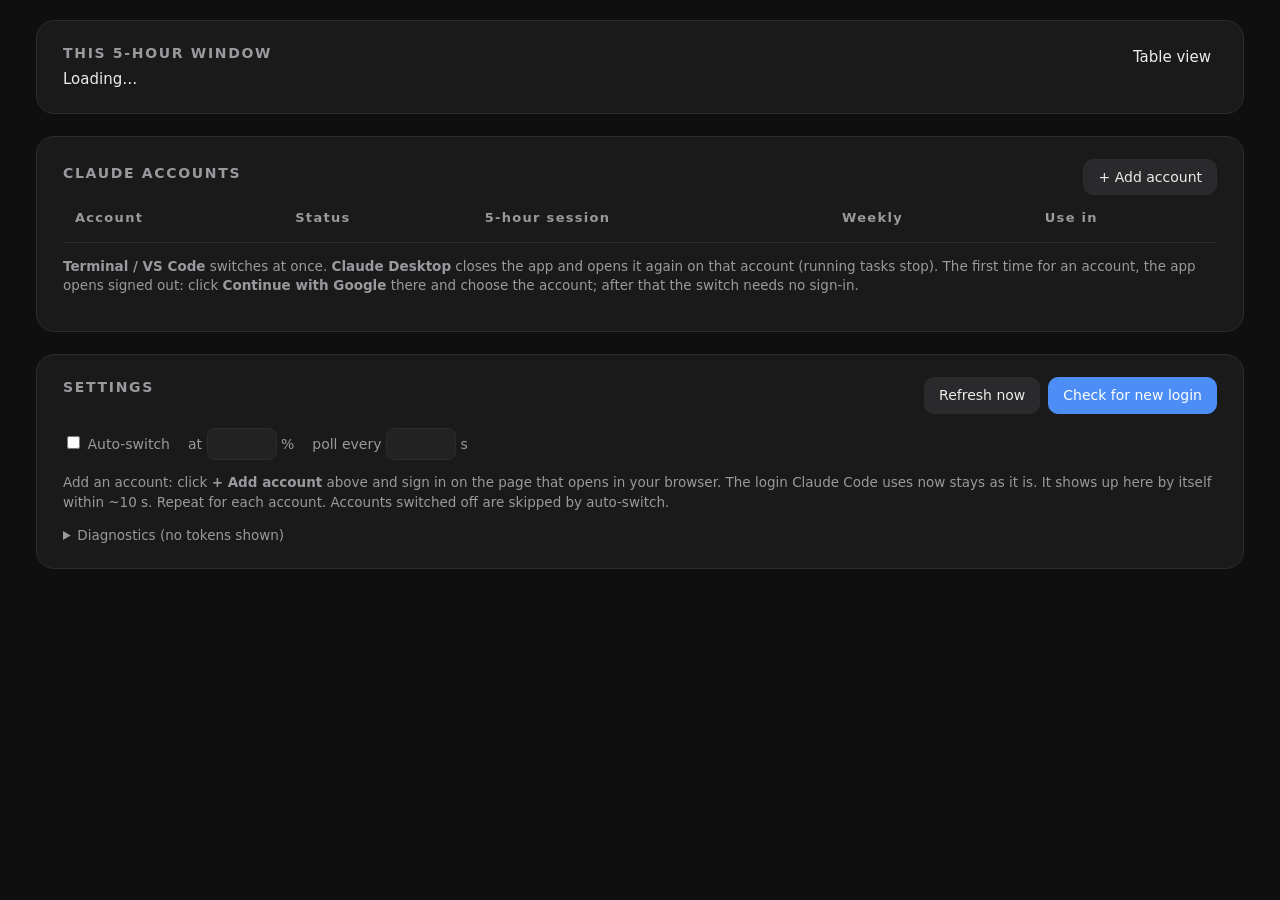
==== commit 059df3eb: "One Claude accounts table, with Terminal and Claude Desktop buttons per row The accounts card and th" ====
--- a/src/index.html
+++ b/src/index.html
@@ -47,6 +47,10 @@
   .switch input:checked + span::before { transform: translateX(20px); }
   .row-actions { display: flex; gap: 6px; margin-top: 6px; }
   .row-actions .btn { padding: 3px 10px; font-size: 12.5px; }
+  .use { display: flex; flex-direction: column; gap: 6px; min-width: 170px; }
+  .use .btn { padding: 5px 10px; font-size: 13px; text-align: left; }
+  .on { color: var(--green); font-size: 13.5px; font-weight: 600; padding: 5px 0; }
+  .wait { background: #2b2614; border: 1px solid #5c4d1a; border-radius: 10px; padding: 10px 14px; margin-top: 12px; }
   .settings { display: flex; gap: 18px; flex-wrap: wrap; align-items: center; color: var(--muted); font-size: 14px; }
   .settings input[type=number] { width: 70px; background: #222; color: var(--text); border: 1px solid var(--line); border-radius: 8px; padding: 5px 8px; font: inherit; }
   .events { color: var(--muted); font-size: 13.5px; margin: 10px 0 0; padding-left: 18px; }
@@ -78,34 +82,19 @@
   <section class="card">
     <div class="head">
       <div>
-        <h2 style="padding-top:4px">All accounts</h2>
+        <h2 style="padding-top:4px">Claude accounts</h2>
         <div class="sub note" id="summary"></div>
       </div>
       <button class="btn" id="cliAdd">+ Add account</button>
     </div>
+    <div class="sub" id="desktopSub" style="display:none"></div>
     <div class="scroll">
       <table>
-        <thead><tr><th>Account</th><th>Status</th><th>5-hour session</th><th>Weekly</th><th>Figures as of</th></tr></thead>
+        <thead><tr><th>Account</th><th>Status</th><th>5-hour session</th><th>Weekly</th><th>Use in</th></tr></thead>
         <tbody id="rows"></tbody>
       </table>
     </div>
-  </section>
-
-  <section class="card" id="desktopCard">
-    <div class="head">
-      <div>
-        <h2>Claude Desktop</h2>
-        <div class="sub note" id="desktopSub"></div>
-      </div>
-      <button class="btn" id="desktopAdd">+ Add account</button>
-    </div>
-    <div class="scroll">
-      <table>
-        <thead><tr><th>Account</th><th>5-hour session</th><th>Weekly</th><th></th></tr></thead>
-        <tbody id="desktopRows"></tbody>
-      </table>
-    </div>
-    <p class="note">Claude Desktop keeps its own sign-in, apart from <code>claude</code> in a terminal or VS Code. A switch <b>closes Claude Desktop and opens it again</b> on the other account: running tasks stop. Usage shows for an account once it is also signed in with <code>/login</code> in a terminal.</p>
+    <p class="note"><b>Terminal / VS Code</b> switches at once. <b>Claude Desktop</b> closes the app and opens it again on that account (running tasks stop). The first time for an account, the app opens signed out: click <b>Continue with Google</b> there and choose the account; after that the switch needs no sign-in.</p>
   </section>
 
   <section class="card">
@@ -137,10 +126,13 @@
     .then(async r => { const j = await r.json(); if (!r.ok) throw new Error(j.error); return j; });
 
 function hhmm(t) { return new Date(t).toLocaleTimeString([], { hour: '2-digit', minute: '2-digit', hour12: false }); }
+// Time left first ("in 19h15m"), then the clock time with its day.
 function resetLabel(t) {
   if (!t) return '';
-  if (t - Date.now() < 20 * H) return hhmm(t);
-  return new Date(t).toLocaleDateString('en-US', { weekday: 'short' }) + ' ' + hhmm(t);
+  const m = Math.max(0, Math.round((t - (Date.now() - clockSkew)) / 60000));
+  const left = m >= 1440 ? `${Math.floor(m / 1440)}d ${Math.floor(m % 1440 / 60)}h` : m >= 60 ? `${Math.floor(m / 60)}h${String(m % 60).padStart(2, '0')}m` : `${m}m`;
+  const day = new Date(t).toDateString() === new Date().toDateString() ? 'today' : new Date(t).toLocaleDateString('en-US', { weekday: 'short' });
+  return `in ${left} (${day} ${hhmm(t)})`;
 }
 function ago(t) {
   const s = Math.max(0, Math.round((Date.now() - clockSkew - t) / 1000));
@@ -172,27 +164,50 @@
     <div class="left"><b>${100 - u}% left</b>${showReset && w.resetsAt ? ' · resets ' + resetLabel(w.resetsAt) : ''}</div>`;
 }
 
+// One row per account: the terminal logins, plus Claude Desktop accounts with none.
+function accountRows() {
+  const D = S.desktop;
+  const rows = S.accounts.map(a => ({ a, d: D.accounts.find(d => a.uuid && d.uuid === a.uuid) }));
+  for (const d of D.accounts) if (!rows.some(r => r.d === d)) rows.push({ a: null, d });
+  return rows;
+}
+
+function useButtons(a, d) {
+  const D = S.desktop, busy = D.switching;
+  const term = a && a.id === S.activeId
+    ? '<div class="on">✓ Terminal / VS Code</div>'
+    : a ? `<button class="btn" data-activate="${a.id}">Terminal / VS Code</button>`
+    : `<button class="btn" data-signin="${esc(d.email || '')}">Terminal / VS Code (sign in)</button>`;
+  if (!D.found || S.demo) return `<div class="use">${term}</div>`;
+  const email = (a && a.email) || (d && d.email) || '';
+  const desk = d && d.signedIn ? '<div class="on">✓ Claude Desktop</div>'
+    : d && d.hasSignIn ? `<button class="btn" data-dswitch="${d.uuid}" ${busy ? 'disabled' : ''}>Claude Desktop</button>`
+    : `<button class="btn" data-dfirst="${esc(email)}" ${busy ? 'disabled' : ''}>Claude Desktop (first time)</button>`;
+  return `<div class="use">${term}${desk}</div>`;
+}
+
 function renderRows() {
   const th = S.settings.threshold;
-  $('#rows').innerHTML = S.accounts.map(a => {
-    const [icon, label] = status(a);
-    const active = a.id === S.activeId;
-    const u = a.usage;
-    return `<tr class="${active ? 'active' : ''}">
+  $('#rows').innerHTML = accountRows().map(({ a, d }) => {
+    const active = a && a.id === S.activeId;
+    const inDesk = d && d.signedIn;
+    const u = a ? a.usage : d.usage;
+    const [icon, label] = a ? status(a) : ['<span style="color:var(--dim)">○</span>', 'Claude Desktop only'];
+    const email = a ? a.email : (d.email || d.label);
+    const where = [active && 'Terminal / VS Code', inDesk && 'Claude Desktop'].filter(Boolean).join(' + ');
+    const removable = a ? !active : !inDesk;
+    return `<tr class="${active || inDesk ? 'active' : ''}">
       <td><div class="acct">
-        <label class="switch"><input type="checkbox" data-toggle="${a.id}" ${a.enabled ? 'checked' : ''}><span></span></label>
+        ${a ? `<label class="switch" title="Auto-switch may use it"><input type="checkbox" data-toggle="${a.id}" ${a.enabled ? 'checked' : ''}><span></span></label>` : ''}
         <div>
-          <div class="email">${active ? '<span class="dot"></span>' : ''}${esc(a.email)}</div>
-          <div class="meta">${esc(a.plan)}${active ? ' · signed in: your Claude Code' : ''}</div>
-          <div class="row-actions">
-            ${active ? '' : `<button class="btn" data-activate="${a.id}">Use now</button>
-            <button class="btn" data-remove="${a.id}" title="Remove">✕</button>`}
-          </div>
+          <div class="email">${where ? '<span class="dot"></span>' : ''}${esc(email)}</div>
+          <div class="meta">${a ? esc(a.plan) : 'no terminal login yet'}${where ? ' · in use: ' + where : ''}</div>
+          <div class="row-actions">${removable ? `<button class="btn" ${a ? `data-remove="${a.id}"` : `data-dremove="${d.uuid}"`} title="Remove">✕</button>` : ''}</div>
         </div></div></td>
-      <td><span class="pill">${icon} ${label}</span>${a.error ? `<div class="err">${esc(a.error)}</div>` : ''}</td>
-      <td style="min-width:200px">${u ? bar(u.five) : ''}</td>
-      <td style="min-width:220px">${u ? bar(u.week) : ''}</td>
-      <td>${u ? `<span data-ago="${u.fetchedAt}">${ago(u.fetchedAt)}</span><div class="meta">official ${hhmm(u.fetchedAt)} · Anthropic</div>` : ''}</td>
+      <td><span class="pill">${icon} ${label}</span>${a && a.error ? `<div class="err">${esc(a.error)}</div>` : ''}</td>
+      <td style="min-width:200px">${u ? bar(u.five) : '<span class="note">—</span>'}</td>
+      <td style="min-width:220px">${u ? bar(u.week) : '<span class="note">—</span>'}</td>
+      <td>${useButtons(a, d)}</td>
     </tr>`;
   }).join('') || `<tr><td colspan="5" class="note">No accounts yet. Click “+ Add account” above and sign in.</td></tr>`;
 
@@ -203,6 +218,14 @@
     ? `Sign-in page opened in your browser: sign in with the account to add. Not there? <a href="${esc(loginUrl)}" target="_blank" rel="noopener">Open it</a>.`
     : esc(`${ready} ready now · weekly headroom ${head}% (≈ ${(head / 100).toFixed(1)} accounts)`);
   $('#cliAdd').disabled = S.demo;
+
+  const D = S.desktop, box = $('#desktopSub');
+  const msg = D.switching ? 'Claude Desktop is closing and will open again (up to a minute)…'
+    : D.expect ? `Claude Desktop is open and signed out: click <b>Continue with Google</b> there and choose <b>${esc(D.expect)}</b>.`
+    : '';
+  box.className = msg ? 'wait' : 'sub';
+  box.style.display = msg ? '' : 'none';
+  box.innerHTML = msg;
 }
 
 function renderChart() {
@@ -269,32 +292,7 @@
     S.accounts.map(a => `${a.email}${a.id === S.activeId ? '  [ACTIVE]' : ''}\n  error: ${a.error || '-'}\n  Anthropic said: ${JSON.stringify(a.raw)}`).join('\n\n');
 }
 
-function renderDesktop() {
-  const D = S.desktop;
-  $('#desktopCard').style.display = S.demo ? 'none' : '';
-  $('#desktopAdd').disabled = !D.found || D.switching;
-  $('#desktopSub').textContent = !D.found ? 'Claude Desktop’s data folder was not found on this computer.'
-    : D.switching ? 'Switching… Claude Desktop is closing and will open again (up to a minute).'
-    : `Data: ${D.dir}`;
-  $('#desktopRows').innerHTML = D.accounts.map(d => {
-    const u = d.usage;
-    const name = d.email || d.label;
-    return `<tr class="${d.signedIn ? 'active' : ''}">
-      <td><div class="email">${d.signedIn ? '<span class="dot"></span>' : ''}${esc(name)}</div>
-        <div class="meta">${d.email ? esc(d.label) + ' · ' : ''}${d.signedIn ? 'signed in to Claude Desktop now' : d.hasSignIn ? 'sign-in saved' : 'no sign-in saved yet'}</div>
-        <div class="row-actions">
-          ${d.signedIn ? '' : `<button class="btn" data-dswitch="${d.uuid}" ${d.hasSignIn && !D.switching ? '' : 'disabled'}>Switch to</button>`}
-          <button class="btn" data-drename="${d.uuid}">Rename</button>
-          ${d.signedIn ? '' : `<button class="btn" data-dremove="${d.uuid}" title="Remove">✕</button>`}
-        </div></td>
-      <td style="min-width:200px">${u ? bar(u.five) : '<span class="note">—</span>'}</td>
-      <td style="min-width:220px">${u ? bar(u.week) : '<span class="note">—</span>'}</td>
-      <td></td>
-    </tr>`;
-  }).join('') || `<tr><td colspan="4" class="note">${D.found ? 'No account seen yet. It appears here once Claude Desktop is signed in.' : ''}</td></tr>`;
-}
-
-function render() { if (!S) return; renderChart(); renderRows(); renderDesktop(); renderSettings(); }
+function render() { if (!S) return; renderChart(); renderRows(); renderSettings(); }
 function setState(j) { S = j; clockSkew = Date.now() - j.now; render(); }
 const load = () => api('/api/state').then(setState).catch(() => {});
 const act = p => p.then(setState).catch(e => alert(e.message));
@@ -306,33 +304,29 @@
   $('#' + id).onchange = () => act(api('/api/settings', { method: 'POST', body: JSON.stringify({
     autoSwitch: $('#autoSwitch').checked, threshold: +$('#threshold').value, pollSeconds: +$('#pollSeconds').value }) }));
 }
-$('#rows').addEventListener('click', e => {
-  const t = e.target.closest('[data-activate],[data-remove]');
-  if (!t) return;
-  if (t.dataset.activate) act(api(`/api/accounts/${t.dataset.activate}/activate`, { method: 'POST' }));
-  else if (confirm('Remove this account from the dashboard?')) act(api(`/api/accounts/${t.dataset.remove}`, { method: 'DELETE' }));
-});
 // The sign-in page opens in the default browser; the account is added when it comes back.
 // Claude Code keeps the login it uses now.
 let loginUrl = '';
-$('#cliAdd').onclick = () => api('/api/login', { method: 'POST' })
+const signIn = email => api('/api/login', { method: 'POST', body: JSON.stringify({ email }) })
   .then(r => { loginUrl = r.url; return api('/api/state'); }).then(setState).catch(e => alert(e.message));
-$('#desktopAdd').onclick = () => {
-  if (confirm('Claude Desktop will close and open signed out. Sign in there to the account to add; the account it is signed in to now is saved first. Running tasks stop. Go on?'))
-    act(api('/api/desktop/add', { method: 'POST' }));
-};
-$('#desktopRows').addEventListener('click', e => {
-  const t = e.target.closest('[data-dswitch],[data-drename],[data-dremove]');
+$('#cliAdd').onclick = () => signIn('');
+$('#rows').addEventListener('click', e => {
+  const t = e.target.closest('[data-activate],[data-remove],[data-signin],[data-dswitch],[data-dfirst],[data-dremove]');
   if (!t) return;
-  const d = S.desktop.accounts.find(x => x.uuid === (t.dataset.dswitch || t.dataset.drename || t.dataset.dremove));
-  if (t.dataset.dswitch) {
-    if (confirm(`Claude Desktop will close and open again signed in to ${d.email || d.label}. Running tasks stop. Go on?`))
+  const ds = t.dataset;
+  if (ds.activate) act(api(`/api/accounts/${ds.activate}/activate`, { method: 'POST' }));
+  else if (ds.signin !== undefined) signIn(ds.signin);
+  else if (ds.dswitch) {
+    const d = S.desktop.accounts.find(x => x.uuid === ds.dswitch);
+    if (confirm(`Claude Desktop will close and open again on ${d.email || d.label}. Running tasks stop. Go on?`))
       act(api(`/api/desktop/${d.uuid}/switch`, { method: 'POST' }));
-  } else if (t.dataset.drename) {
-    const label = prompt('Name for this account', d.label);
-    if (label) act(api(`/api/desktop/${d.uuid}/rename`, { method: 'POST', body: JSON.stringify({ label }) }));
-  } else if (confirm('Forget this account’s saved Claude Desktop sign-in?')) {
-    act(api(`/api/desktop/${d.uuid}`, { method: 'DELETE' }));
+  } else if (ds.dfirst !== undefined) {
+    if (confirm(`Claude Desktop will close and open signed out (running tasks stop). Then click “Continue with Google” in it and choose ${ds.dfirst || 'the account'}. Go on?`))
+      act(api('/api/desktop/add', { method: 'POST', body: JSON.stringify({ email: ds.dfirst }) }));
+  } else if (ds.remove) {
+    if (confirm('Remove this account from the dashboard?')) act(api(`/api/accounts/${ds.remove}`, { method: 'DELETE' }));
+  } else if (ds.dremove && confirm('Forget this account’s saved Claude Desktop sign-in?')) {
+    act(api(`/api/desktop/${ds.dremove}`, { method: 'DELETE' }));
   }
 });
 $('#rows').addEventListener('change', e => {
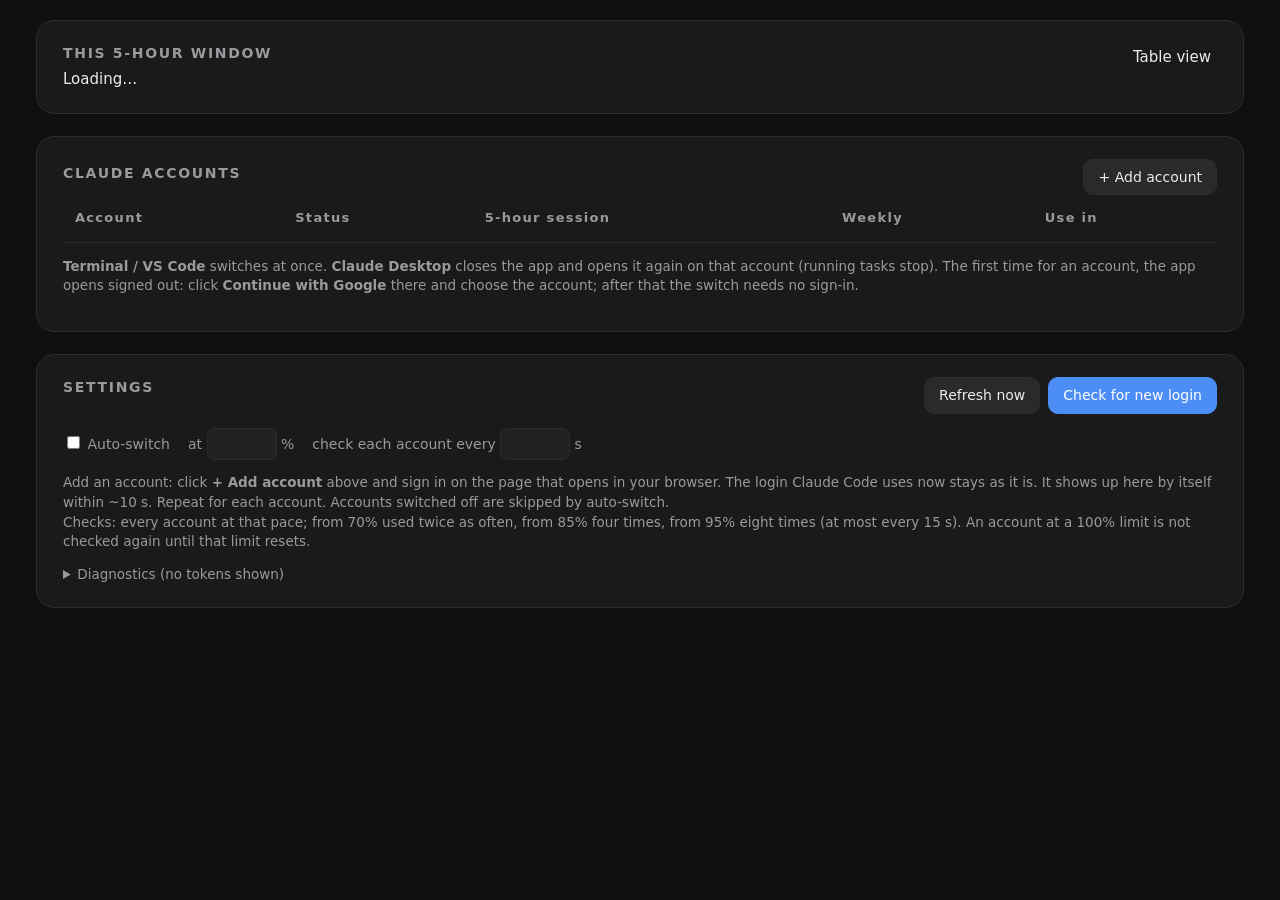
==== commit fe645629: "Check each account on its own schedule An account at a 100% limit is not asked again until that limi" ====
--- a/src/index.html
+++ b/src/index.html
@@ -108,9 +108,9 @@
     <div class="settings" style="margin-top:14px">
       <label><input type="checkbox" id="autoSwitch"> Auto-switch</label>
       <label>at <input type="number" id="threshold" min="50" max="100"> %</label>
-      <label>poll every <input type="number" id="pollSeconds" min="30" step="30"> s</label>
-    </div>
-    <p class="note">Add an account: click <b>+ Add account</b> above and sign in on the page that opens in your browser. The login Claude Code uses now stays as it is. It shows up here by itself within ~10 s. Repeat for each account. Accounts switched off are skipped by auto-switch.</p>
+      <label>check each account every <input type="number" id="pollSeconds" min="30" step="30"> s</label>
+    </div>
+    <p class="note">Add an account: click <b>+ Add account</b> above and sign in on the page that opens in your browser. The login Claude Code uses now stays as it is. It shows up here by itself within ~10 s. Repeat for each account. Accounts switched off are skipped by auto-switch.<br>Checks: every account at that pace; from 70% used twice as often, from 85% four times, from 95% eight times (at most every 15 s). An account at a 100% limit is not checked again until that limit resets.</p>
     <ul class="events" id="events"></ul>
     <details style="margin-top:12px"><summary class="note" style="cursor:pointer">Diagnostics (no tokens shown)</summary><pre id="diag" class="note" style="white-space:pre-wrap;font-size:12.5px"></pre></details>
   </section>
@@ -170,6 +170,15 @@
   const rows = S.accounts.map(a => ({ a, d: D.accounts.find(d => a.uuid && d.uuid === a.uuid) }));
   for (const d of D.accounts) if (!rows.some(r => r.d === d)) rows.push({ a: null, d });
   return rows;
+}
+
+// When the figures are from, and when Anthropic is asked next (sooner near a limit,
+// not at all while a limit is full).
+function checkLine(a) {
+  const t = Date.now() - clockSkew, parts = [];
+  if (a.usage) parts.push(`checked <span data-ago="${a.usage.fetchedAt}">${ago(a.usage.fetchedAt)}</span>`);
+  if (a.nextCheck > t + 5e3) parts.push('next check ' + resetLabel(a.nextCheck));
+  return parts.length ? `<div class="meta" style="margin-top:6px">${parts.join(' · ')}</div>` : '';
 }
 
 function useButtons(a, d) {
@@ -204,7 +213,7 @@
           <div class="meta">${a ? esc(a.plan) : 'no terminal login yet'}${where ? ' · in use: ' + where : ''}</div>
           <div class="row-actions">${removable ? `<button class="btn" ${a ? `data-remove="${a.id}"` : `data-dremove="${d.uuid}"`} title="Remove">✕</button>` : ''}</div>
         </div></div></td>
-      <td><span class="pill">${icon} ${label}</span>${a && a.error ? `<div class="err">${esc(a.error)}</div>` : ''}</td>
+      <td><span class="pill">${icon} ${label}</span>${a && a.error ? `<div class="err">${esc(a.error)}</div>` : ''}${a ? checkLine(a) : ''}</td>
       <td style="min-width:200px">${u ? bar(u.five) : '<span class="note">—</span>'}</td>
       <td style="min-width:220px">${u ? bar(u.week) : '<span class="note">—</span>'}</td>
       <td>${useButtons(a, d)}</td>
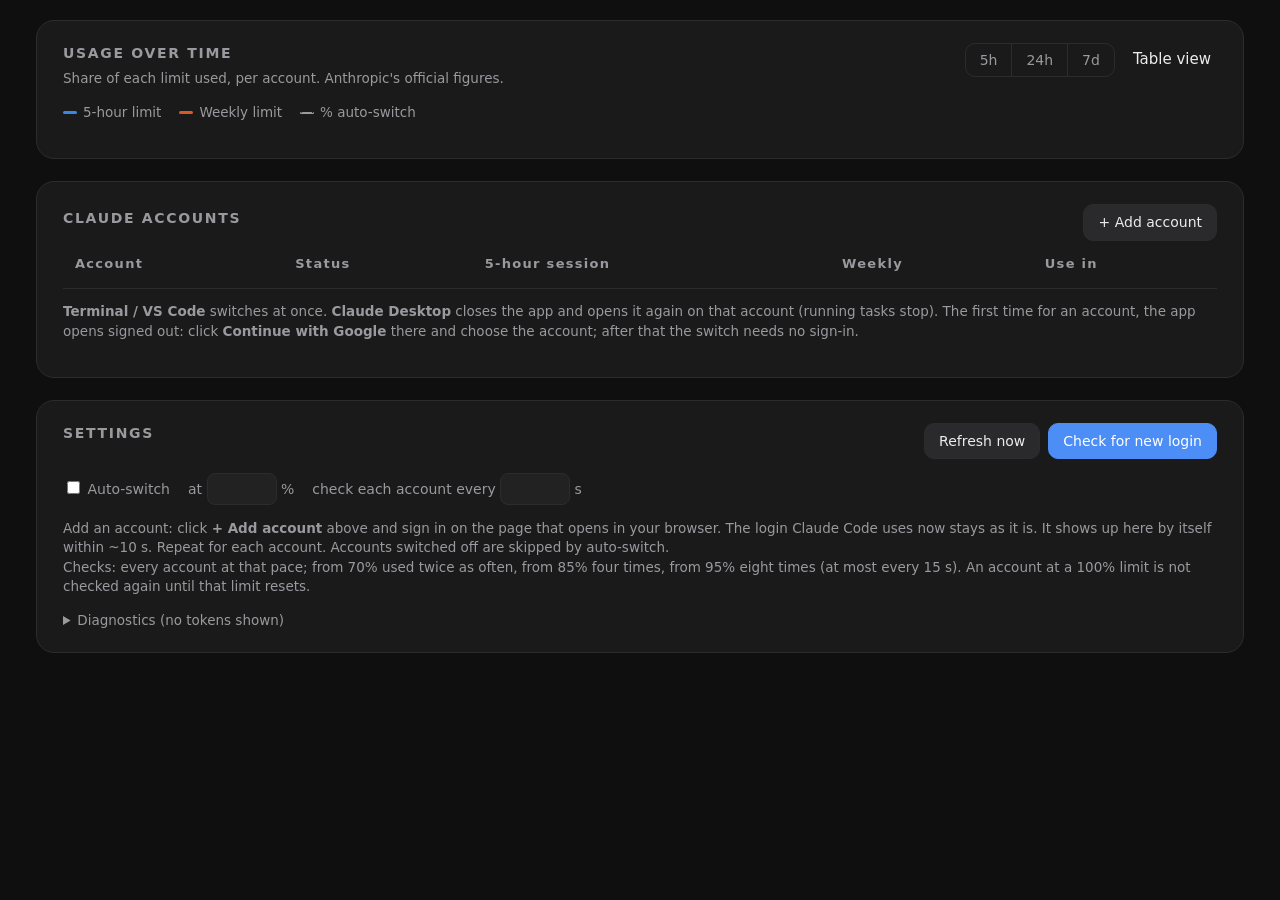
==== commit 008fedc1: "One usage chart per account, over 5 h, 24 h or 7 days The single 'This 5-hour window' chart is repla" ====
--- a/src/index.html
+++ b/src/index.html
@@ -58,6 +58,25 @@
   code { background: #262628; padding: 1px 6px; border-radius: 6px; }
   .tableview td, .tableview th { padding: 6px 10px; font-size: 14px; }
   .scroll { overflow-x: auto; }
+  :root { --s-five: #3987e5; --s-week: #d95926; }
+  .filters { display: flex; gap: 12px; align-items: center; }
+  .seg { display: inline-flex; border: 1px solid var(--line); border-radius: 10px; overflow: hidden; }
+  .seg button { background: none; border: 0; color: var(--muted); padding: 6px 14px; font: inherit; font-size: 14px; cursor: pointer; }
+  .seg button + button { border-left: 1px solid var(--line); }
+  .seg button.on { background: #2a2a2d; color: var(--text); }
+  .legend { display: flex; gap: 18px; flex-wrap: wrap; margin-top: 14px; color: var(--muted); font-size: 13.5px; }
+  .legend i { display: inline-block; width: 14px; height: 3px; border-radius: 2px; vertical-align: middle; margin-right: 6px; }
+  .legend i.dash { background: none; border-top: 2px dashed var(--muted); height: 0; }
+  .legend b { font-weight: 400; }
+  .grid { display: grid; grid-template-columns: repeat(auto-fill, minmax(340px, 1fr)); gap: 14px; margin-top: 14px; }
+  .mini { border: 1px solid var(--line); border-radius: 14px; padding: 12px 14px 8px; position: relative; }
+  .mini.inuse { border-color: #3a4a5e; background: var(--row-active); }
+  .mini h3 { margin: 0; font-size: 14.5px; font-weight: 600; word-break: break-all; }
+  .mini .meta { font-size: 12.5px; }
+  .mini svg { display: block; width: 100%; margin-top: 6px; }
+  .mini svg text { font-size: 11px; }
+  .tip { position: absolute; pointer-events: none; background: #0d0d0e; border: 1px solid var(--line); border-radius: 8px; padding: 6px 9px; font-size: 12.5px; white-space: nowrap; display: none; z-index: 2; }
+  .tip i { display: inline-block; width: 10px; height: 3px; border-radius: 2px; vertical-align: middle; margin-right: 5px; }
   @media (max-width: 760px) {
     .card { padding: 16px; }
     thead { display: none; }
@@ -71,12 +90,22 @@
   <section class="card">
     <div class="head">
       <div>
-        <h2>This 5-hour window</h2>
-        <div class="sub" id="chartSub">Loading…</div>
+        <h2>Usage over time</h2>
+        <div class="sub note" id="chartSub">Share of each limit used, per account. Anthropic's official figures.</div>
       </div>
-      <button class="link" id="viewToggle">Table view</button>
-    </div>
-    <div id="chart"></div>
+      <div class="filters">
+        <div class="seg" id="range">
+          <button data-range="5">5h</button><button data-range="24">24h</button><button data-range="168">7d</button>
+        </div>
+        <button class="link" id="viewToggle">Table view</button>
+      </div>
+    </div>
+    <div class="legend">
+      <span><i style="background:var(--s-five)"></i>5-hour limit</span>
+      <span><i style="background:var(--s-week)"></i>Weekly limit</span>
+      <span><i class="dash"></i><b id="thLegend"></b>% auto-switch</span>
+    </div>
+    <div id="chart" class="grid"></div>
   </section>
 
   <section class="card">
@@ -237,53 +266,124 @@
   box.innerHTML = msg;
 }
 
-function renderChart() {
-  const a = S.accounts.find(x => x.id === S.activeId);
-  const th = S.settings.threshold;
-  const now = Date.now() - clockSkew;
-  if (!a || !a.usage) {
-    $('#chartSub').textContent = 'No active account detected in Claude Code yet.';
-    $('#chart').innerHTML = '';
-    return;
-  }
-  const five = a.usage.five;
-  const end = five.resetsAt || now + 5 * H, start = end - 5 * H;
-  let pts = a.history.filter(p => p[0] >= start && p[0] <= end).map(p => [p[0], p[1]]);
-  if (!pts.length || pts[0][0] > start + 60e3) pts.unshift([start, 0]);
-  $('#chartSub').textContent = `Share of the 5-hour limit used by ${a.email}, ${hhmm(start)}–${hhmm(end)}. Dots: Anthropic's official figures; the line joins them.`;
-
-  if (tableView) {
-    $('#chart').innerHTML = `<table class="tableview" style="margin-top:14px"><thead><tr><th>Time</th><th>5-hour used</th></tr></thead><tbody>${
-      pts.slice().reverse().map(p => `<tr><td>${hhmm(p[0])}</td><td>${p[1]}%</td></tr>`).join('')}</tbody></table>`;
-    return;
-  }
-
-  const W = 1000, Ht = 300, L = 46, R = 90, T = 16, B = 34;
+// Small multiples: one chart per account, the same 0-100 scale and time range in all,
+// so they compare at a glance. Two lines each: 5-hour and weekly share used.
+let rangeH = 24;
+try { rangeH = +localStorage.getItem('cud-range') || 24; } catch (e) {}
+
+function chartPoints(a, start, now) {
+  const pts = a.history.filter(p => p[0] >= start);
+  const before = a.history.filter(p => p[0] < start).pop();
+  if (before) pts.unshift([start, before[1], before[2]]);
+  // Figures hold until the next check: carry the last one to now.
+  if (pts.length && a.usage) pts.push([now, a.usage.five.u, a.usage.week.u]);
+  return pts;
+}
+
+function miniChart(a, start, now) {
+  const th = S.settings.threshold, end = now;
+  const pts = chartPoints(a, start, now);
+  const W = 400, Ht = 150, L = 30, R = 40, T = 10, B = 22;
   const x = t => L + (t - start) / (end - start) * (W - L - R);
   const y = u => T + (1 - u / 100) * (Ht - T - B);
   let g = '';
-  for (const v of [0, 25, 50, 75, 100]) g += `<line x1="${L}" x2="${W - R}" y1="${y(v)}" y2="${y(v)}" stroke="var(--grid)"/><text x="${L - 10}" y="${y(v) + 4}" text-anchor="end">${v}</text>`;
-  for (let i = 0; i <= 5; i++) { const t = start + i * H; g += `<text x="${x(t)}" y="${Ht - 8}" text-anchor="middle">${hhmm(t)}</text>`; }
-  g += `<line x1="${L}" x2="${W - R}" y1="${y(th)}" y2="${y(th)}" stroke="var(--red)" stroke-width="1.5"/><text x="${W - R + 8}" y="${y(th) + 4}" style="fill:var(--text)">${th}% auto</text>`;
-
-  const last = pts[pts.length - 1];
-  const nowX = Math.min(now, end);
-  g += `<line x1="${x(nowX)}" x2="${x(nowX)}" y1="${y(100)}" y2="${y(0)}" stroke="#555"/>`;
-  // Projection: keep the average pace of this window until it resets.
-  const rate = last[1] / Math.max(now - start, 10 * 60e3);
-  const proj = Math.min(100, last[1] + rate * (end - now));
-  if (now < end) g += `<line x1="${x(nowX)}" y1="${y(last[1])}" x2="${x(end)}" y2="${y(proj)}" stroke="var(--blue)" stroke-width="2" stroke-dasharray="7 6"/>`;
-  const path = pts.map((p, i) => `${i ? 'L' : 'M'}${x(p[0]).toFixed(1)},${y(p[1]).toFixed(1)}`).join('') + `L${x(nowX)},${y(last[1])}`;
-  g += `<path d="${path}L${x(nowX)},${y(0)}L${x(start)},${y(0)}Z" fill="var(--blue)" opacity=".12"/>`;
-  g += `<path d="${path}" fill="none" stroke="var(--blue)" stroke-width="2.2"/>`;
-  pts.forEach((p, i) => {
-    const isLast = i === pts.length - 1;
-    g += `<circle cx="${x(p[0])}" cy="${y(p[1])}" r="${isLast ? 5.5 : 6}" fill="${isLast ? 'var(--blue)' : 'var(--card)'}" stroke="var(--blue)" stroke-width="2.2"><title>${hhmm(p[0])}: ${p[1]}%</title></circle>`;
-  });
-  g += `<text x="${x(last[0]) + 10}" y="${y(last[1]) - 14}" style="fill:var(--text);font-weight:600;font-size:13px">${last[1]}%</text>`;
-  if (now < end) g += `<text x="${x(end)}" y="${y(proj) - 10}" text-anchor="end" style="font-size:11px">≈${Math.round(proj)}% at reset</text>`;
-  $('#chart').innerHTML = `<svg viewBox="0 0 ${W} ${Ht}" width="100%" style="margin-top:18px;display:block">${g}</svg>`;
-}
+  for (const v of [0, 50, 100]) g += `<line x1="${L}" x2="${W - R}" y1="${y(v)}" y2="${y(v)}" stroke="var(--grid)"/><text x="${L - 6}" y="${y(v) + 4}" text-anchor="end">${v}</text>`;
+  const ticks = rangeH === 168 ? 7 : 4;
+  for (let i = 0; i <= ticks; i++) {
+    const t = start + i * (end - start) / ticks;
+    const lab = rangeH === 168 ? new Date(t).toLocaleDateString('en-US', { weekday: 'short' }) : hhmm(t);
+    g += `<text x="${x(t)}" y="${Ht - 6}" text-anchor="${i === 0 ? 'start' : i === ticks ? 'end' : 'middle'}">${lab}</text>`;
+  }
+  g += `<line x1="${L}" x2="${W - R}" y1="${y(th)}" y2="${y(th)}" stroke="var(--muted)" stroke-width="1" stroke-dasharray="4 4"/>`;
+  if (pts.length < 2) {
+    g += `<text x="${(L + W - R) / 2}" y="${y(50)}" text-anchor="middle">${a.usage ? 'Not enough figures in this range yet' : 'No figures yet'}</text>`;
+  } else {
+    const line = i => pts.map((p, k) => `${k ? 'L' : 'M'}${x(p[0]).toFixed(1)},${y(p[i]).toFixed(1)}`).join('');
+    g += `<path d="${line(2)}" fill="none" stroke="var(--s-week)" stroke-width="2" stroke-linejoin="round"/>`;
+    g += `<path d="${line(1)}" fill="none" stroke="var(--s-five)" stroke-width="2" stroke-linejoin="round"/>`;
+    // Direct labels at the line ends, nudged apart when they would overlap.
+    const last = pts[pts.length - 1];
+    let y5 = y(last[1]), yw = y(last[2]);
+    if (Math.abs(y5 - yw) < 12) { const m = (y5 + yw) / 2; y5 = m + (last[1] >= last[2] ? -6 : 6); yw = m + (last[1] >= last[2] ? 6 : -6); }
+    g += `<circle cx="${x(last[0])}" cy="${y(last[2])}" r="3.5" fill="var(--s-week)" stroke="var(--card)" stroke-width="2"/>`;
+    g += `<circle cx="${x(last[0])}" cy="${y(last[1])}" r="3.5" fill="var(--s-five)" stroke="var(--card)" stroke-width="2"/>`;
+    g += `<text x="${W - R + 6}" y="${y5 + 4}" style="fill:var(--text)">${last[1]}%</text>`;
+    g += `<text x="${W - R + 6}" y="${yw + 4}" style="fill:var(--text)">${last[2]}%</text>`;
+  }
+  g += `<line class="cross" x1="0" x2="0" y1="${T}" y2="${Ht - B}" stroke="#777" style="display:none"/>`;
+  g += `<rect x="${L}" y="0" width="${W - L - R}" height="${Ht}" fill="transparent"/>`;
+  return { svg: `<svg viewBox="0 0 ${W} ${Ht}" data-id="${a.id}">${g}</svg>`, pts, x, W, L, R };
+}
+
+let hovering = false;
+function renderChart(force) {
+  // A redraw would drop the tooltip under the pointer: wait until it leaves.
+  if (hovering && !force) return;
+  const now = Date.now() - clockSkew, start = now - rangeH * H;
+  $('#thLegend').textContent = S.settings.threshold;
+  document.querySelectorAll('#range button').forEach(b => b.classList.toggle('on', +b.dataset.range === rangeH));
+  if (!S.accounts.length) { $('#chart').innerHTML = '<p class="note">No accounts yet.</p>'; return; }
+  const inDesk = uuid => S.desktop.accounts.some(d => d.signedIn && d.uuid === uuid);
+  if (tableView) {
+    $('#chart').innerHTML = S.accounts.map(a => {
+      const pts = chartPoints(a, start, now).slice().reverse().slice(0, 40);
+      return `<div class="mini"><h3>${esc(a.email)}</h3><table class="tableview"><thead><tr><th>Time</th><th>5-hour</th><th>Weekly</th></tr></thead><tbody>${
+        pts.map(p => `<tr><td>${rangeH === 168 ? new Date(p[0]).toLocaleDateString('en-US', { weekday: 'short' }) + ' ' : ''}${hhmm(p[0])}</td><td>${p[1]}%</td><td>${p[2]}%</td></tr>`).join('')}</tbody></table></div>`;
+    }).join('');
+    return;
+  }
+  charts = {};
+  $('#chart').innerHTML = S.accounts.map(a => {
+    const c = miniChart(a, start, now);
+    charts[a.id] = c;
+    const where = [a.id === S.activeId && 'Terminal / VS Code', inDesk(a.uuid) && 'Claude Desktop'].filter(Boolean).join(' + ');
+    const u = a.usage;
+    const sub = u ? (u.week.u >= 100 ? 'Weekly limit reached · resets ' + resetLabel(u.week.resetsAt)
+      : u.five.u >= 100 ? '5-hour limit reached · resets ' + resetLabel(u.five.resetsAt)
+      : u.five.resetsAt ? '5-hour resets ' + resetLabel(u.five.resetsAt) : '5-hour window not started (no use yet)') : 'Waiting for figures';
+    return `<div class="mini ${where ? 'inuse' : ''}">
+      <h3>${where ? '<span class="dot"></span>' : ''}${esc(a.email)}</h3>
+      <div class="meta">${where ? 'in use: ' + where + ' · ' : ''}${sub}</div>
+      ${c.svg}<div class="tip"></div></div>`;
+  }).join('');
+}
+
+let charts = {};
+// Crosshair and tooltip: the figures in force at the pointer's time.
+$('#chart').addEventListener('mousemove', e => {
+  const svg = e.target.closest('svg[data-id]');
+  document.querySelectorAll('.mini .tip').forEach(t => { if (!svg || t.parentNode !== svg.parentNode) t.style.display = 'none'; });
+  document.querySelectorAll('.mini .cross').forEach(l => { if (!svg || l.ownerSVGElement !== svg) l.style.display = 'none'; });
+  if (!svg) return;
+  const c = charts[svg.dataset.id];
+  if (!c || c.pts.length < 2) return;
+  const box = svg.getBoundingClientRect(), sx = (e.clientX - box.left) / box.width * c.W;
+  let p = c.pts[0];
+  for (const q of c.pts) if (c.x(q[0]) <= sx) p = q;
+  const cross = svg.querySelector('.cross');
+  cross.setAttribute('x1', c.x(p[0])); cross.setAttribute('x2', c.x(p[0])); cross.style.display = '';
+  const tip = svg.parentNode.querySelector('.tip');
+  tip.innerHTML = `<div style="color:var(--muted)">${rangeH === 168 ? new Date(p[0]).toLocaleDateString('en-US', { weekday: 'short' }) + ' ' : ''}${hhmm(p[0])}</div>
+    <div><i style="background:var(--s-five)"></i>5-hour ${p[1]}%</div><div><i style="background:var(--s-week)"></i>Weekly ${p[2]}%</div>`;
+  tip.style.display = 'block';
+  const host = svg.parentNode.getBoundingClientRect();
+  const left = e.clientX - host.left + 14;
+  tip.style.left = Math.min(left, host.width - tip.offsetWidth - 6) + 'px';
+  tip.style.top = (svg.getBoundingClientRect().top - host.top + 4) + 'px';
+});
+$('#chart').addEventListener('mouseenter', () => (hovering = true));
+$('#chart').addEventListener('mouseleave', () => {
+  hovering = false;
+  document.querySelectorAll('.mini .tip').forEach(t => (t.style.display = 'none'));
+  document.querySelectorAll('.mini .cross').forEach(l => (l.style.display = 'none'));
+});
+$('#range').addEventListener('click', e => {
+  const b = e.target.closest('[data-range]');
+  if (!b) return;
+  rangeH = +b.dataset.range;
+  try { localStorage.setItem('cud-range', rangeH); } catch (err) {}
+  renderChart(true);
+});
 
 function renderSettings() {
   const s = S.settings;
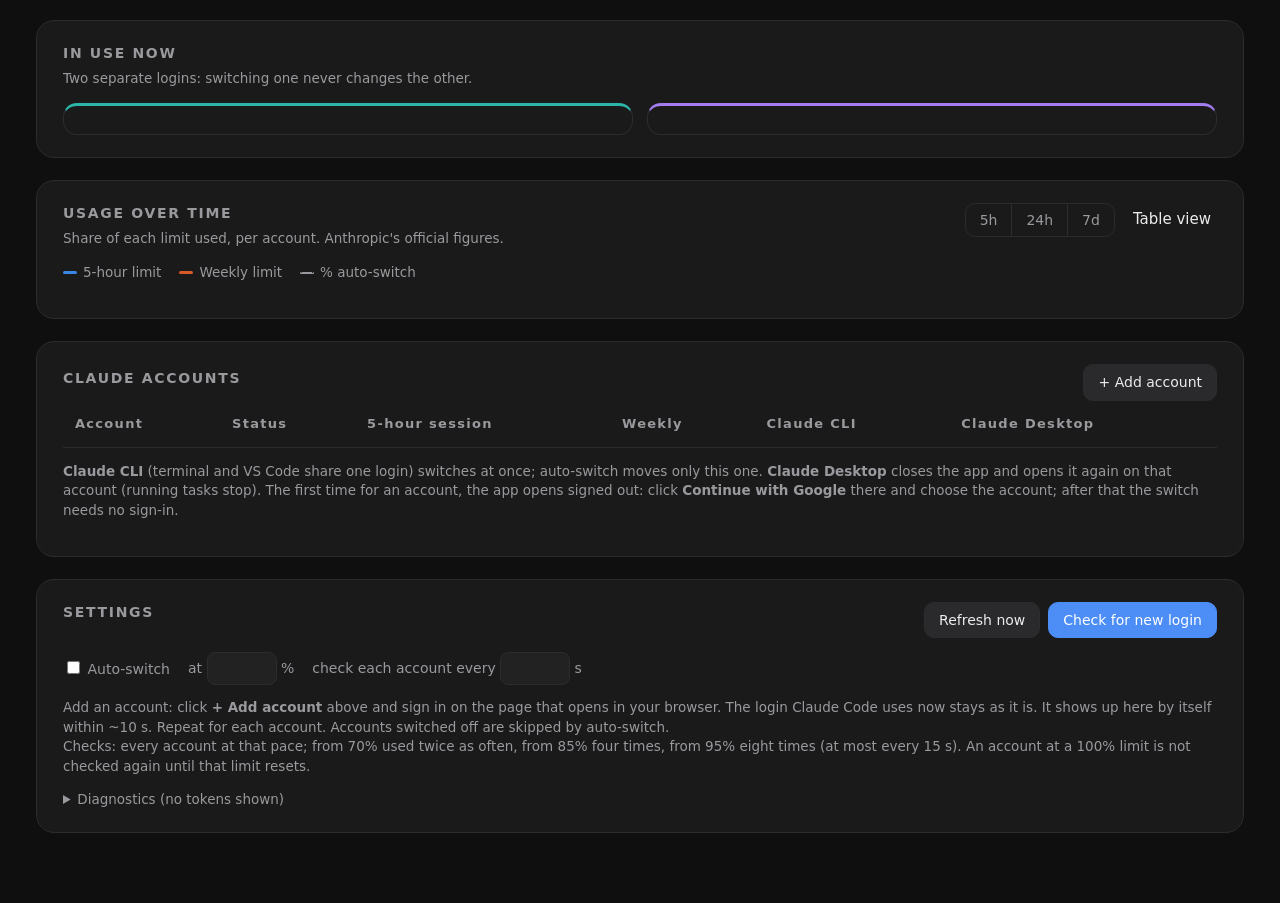
==== commit 053d9848: "Show Claude CLI and Claude Desktop apart: one panel each, one column each Co-Authored-By: Claude Opu" ====
--- a/src/index.html
+++ b/src/index.html
@@ -1,451 +1,519 @@
-<!doctype html>
-<html lang="en">
-<head>
-<meta charset="utf-8">
-<meta name="viewport" content="width=device-width, initial-scale=1">
-<title>Claude Usage</title>
-<style>
-  :root {
-    --bg: #0f0f10; --card: #1a1a1b; --row-active: #1d2229; --line: #2c2c2e; --grid: #2a2a2c;
-    --text: #ececec; --muted: #9a9a9e; --dim: #6c6c70;
-    --blue: #4c8df6; --green: #3fb34f; --amber: #f2b632; --red: #e5484d; --track: #24302a;
-  }
-  * { box-sizing: border-box; }
-  body { margin: 0; background: var(--bg); color: var(--text); font: 15px/1.45 "Segoe UI", system-ui, -apple-system, sans-serif; }
-  main { max-width: 1240px; margin: 0 auto; padding: 20px 16px 48px; }
-  .card { background: var(--card); border: 1px solid var(--line); border-radius: 18px; padding: 22px 26px; margin-bottom: 22px; }
-  .head { display: flex; justify-content: space-between; align-items: flex-start; gap: 16px; flex-wrap: wrap; }
-  h2 { margin: 0; font-size: 14px; letter-spacing: .12em; font-weight: 600; color: var(--muted); text-transform: uppercase; }
-  .sub { color: var(--text); margin-top: 6px; }
-  button.link { background: none; border: 0; color: var(--text); cursor: pointer; font: inherit; padding: 4px 6px; }
-  button.link:hover { text-decoration: underline; }
-  .btn { background: #2a2a2d; border: 1px solid var(--line); color: var(--text); border-radius: 10px; padding: 7px 14px; cursor: pointer; font: inherit; font-size: 14px; }
-  .btn:hover { background: #333337; }
-  .btn.primary { background: var(--blue); border-color: var(--blue); color: #fff; }
-  svg text { fill: var(--muted); font-size: 12px; }
-  table { width: 100%; border-collapse: collapse; }
-  th { text-align: left; font-size: 13px; letter-spacing: .1em; color: var(--muted); font-weight: 600; padding: 14px 12px; border-bottom: 1px solid var(--line); }
-  td { padding: 16px 12px; border-bottom: 1px solid var(--line); vertical-align: middle; }
-  tr.active td { background: var(--row-active); }
-  .acct { display: flex; gap: 14px; align-items: center; }
-  .email { font-weight: 600; word-break: break-all; }
-  .meta { color: var(--muted); font-size: 13.5px; }
-  .dot { display: inline-block; width: 8px; height: 8px; border-radius: 50%; background: var(--green); margin-right: 6px; vertical-align: middle; }
-  .pill { display: inline-flex; gap: 8px; align-items: center; border: 1px solid var(--line); border-radius: 999px; padding: 6px 14px; font-weight: 600; white-space: nowrap; }
-  .bar { display: flex; align-items: center; gap: 12px; }
-  .track { flex: 1; min-width: 90px; height: 10px; border-radius: 6px; background: var(--track); overflow: hidden; }
-  .fill { height: 100%; border-radius: 6px; }
-  .pct { width: 44px; text-align: right; font-variant-numeric: tabular-nums; }
-  .left { font-size: 13.5px; margin-top: 4px; color: var(--muted); }
-  .left b { color: var(--text); }
-  .err { color: var(--red); font-size: 13px; }
-  .switch { position: relative; width: 46px; height: 26px; flex: none; }
-  .switch input { opacity: 0; width: 0; height: 0; }
-  .switch span { position: absolute; inset: 0; background: #444; border-radius: 26px; cursor: pointer; transition: .2s; }
-  .switch span::before { content: ""; position: absolute; width: 20px; height: 20px; left: 3px; top: 3px; background: #fff; border-radius: 50%; transition: .2s; }
-  .switch input:checked + span { background: var(--blue); }
-  .switch input:checked + span::before { transform: translateX(20px); }
-  .row-actions { display: flex; gap: 6px; margin-top: 6px; }
-  .row-actions .btn { padding: 3px 10px; font-size: 12.5px; }
-  .use { display: flex; flex-direction: column; gap: 6px; min-width: 170px; }
-  .use .btn { padding: 5px 10px; font-size: 13px; text-align: left; }
-  .on { color: var(--green); font-size: 13.5px; font-weight: 600; padding: 5px 0; }
-  .wait { background: #2b2614; border: 1px solid #5c4d1a; border-radius: 10px; padding: 10px 14px; margin-top: 12px; }
-  .settings { display: flex; gap: 18px; flex-wrap: wrap; align-items: center; color: var(--muted); font-size: 14px; }
-  .settings input[type=number] { width: 70px; background: #222; color: var(--text); border: 1px solid var(--line); border-radius: 8px; padding: 5px 8px; font: inherit; }
-  .events { color: var(--muted); font-size: 13.5px; margin: 10px 0 0; padding-left: 18px; }
-  .note { color: var(--muted); font-size: 13.5px; }
-  code { background: #262628; padding: 1px 6px; border-radius: 6px; }
-  .tableview td, .tableview th { padding: 6px 10px; font-size: 14px; }
-  .scroll { overflow-x: auto; }
-  :root { --s-five: #3987e5; --s-week: #d95926; }
-  .filters { display: flex; gap: 12px; align-items: center; }
-  .seg { display: inline-flex; border: 1px solid var(--line); border-radius: 10px; overflow: hidden; }
-  .seg button { background: none; border: 0; color: var(--muted); padding: 6px 14px; font: inherit; font-size: 14px; cursor: pointer; }
-  .seg button + button { border-left: 1px solid var(--line); }
-  .seg button.on { background: #2a2a2d; color: var(--text); }
-  .legend { display: flex; gap: 18px; flex-wrap: wrap; margin-top: 14px; color: var(--muted); font-size: 13.5px; }
-  .legend i { display: inline-block; width: 14px; height: 3px; border-radius: 2px; vertical-align: middle; margin-right: 6px; }
-  .legend i.dash { background: none; border-top: 2px dashed var(--muted); height: 0; }
-  .legend b { font-weight: 400; }
-  .grid { display: grid; grid-template-columns: repeat(auto-fill, minmax(340px, 1fr)); gap: 14px; margin-top: 14px; }
-  .mini { border: 1px solid var(--line); border-radius: 14px; padding: 12px 14px 8px; position: relative; }
-  .mini.inuse { border-color: #3a4a5e; background: var(--row-active); }
-  .mini h3 { margin: 0; font-size: 14.5px; font-weight: 600; word-break: break-all; }
-  .mini .meta { font-size: 12.5px; }
-  .mini svg { display: block; width: 100%; margin-top: 6px; }
-  .mini svg text { font-size: 11px; }
-  .tip { position: absolute; pointer-events: none; background: #0d0d0e; border: 1px solid var(--line); border-radius: 8px; padding: 6px 9px; font-size: 12.5px; white-space: nowrap; display: none; z-index: 2; }
-  .tip i { display: inline-block; width: 10px; height: 3px; border-radius: 2px; vertical-align: middle; margin-right: 5px; }
-  @media (max-width: 760px) {
-    .card { padding: 16px; }
-    thead { display: none; }
-    tr { display: block; border-bottom: 1px solid var(--line); }
-    td { display: block; border: 0; padding: 8px 4px; }
-  }
-</style>
-</head>
-<body>
-<main>
-  <section class="card">
-    <div class="head">
-      <div>
-        <h2>Usage over time</h2>
-        <div class="sub note" id="chartSub">Share of each limit used, per account. Anthropic's official figures.</div>
-      </div>
-      <div class="filters">
-        <div class="seg" id="range">
-          <button data-range="5">5h</button><button data-range="24">24h</button><button data-range="168">7d</button>
-        </div>
-        <button class="link" id="viewToggle">Table view</button>
-      </div>
-    </div>
-    <div class="legend">
-      <span><i style="background:var(--s-five)"></i>5-hour limit</span>
-      <span><i style="background:var(--s-week)"></i>Weekly limit</span>
-      <span><i class="dash"></i><b id="thLegend"></b>% auto-switch</span>
-    </div>
-    <div id="chart" class="grid"></div>
-  </section>
-
-  <section class="card">
-    <div class="head">
-      <div>
-        <h2 style="padding-top:4px">Claude accounts</h2>
-        <div class="sub note" id="summary"></div>
-      </div>
-      <button class="btn" id="cliAdd">+ Add account</button>
-    </div>
-    <div class="sub" id="desktopSub" style="display:none"></div>
-    <div class="scroll">
-      <table>
-        <thead><tr><th>Account</th><th>Status</th><th>5-hour session</th><th>Weekly</th><th>Use in</th></tr></thead>
-        <tbody id="rows"></tbody>
-      </table>
-    </div>
-    <p class="note"><b>Terminal / VS Code</b> switches at once. <b>Claude Desktop</b> closes the app and opens it again on that account (running tasks stop). The first time for an account, the app opens signed out: click <b>Continue with Google</b> there and choose the account; after that the switch needs no sign-in.</p>
-  </section>
-
-  <section class="card">
-    <div class="head">
-      <h2>Settings</h2>
-      <div style="display:flex;gap:8px">
-        <button class="btn" id="refresh">Refresh now</button>
-        <button class="btn primary" id="import">Check for new login</button>
-      </div>
-    </div>
-    <div class="settings" style="margin-top:14px">
-      <label><input type="checkbox" id="autoSwitch"> Auto-switch</label>
-      <label>at <input type="number" id="threshold" min="50" max="100"> %</label>
-      <label>check each account every <input type="number" id="pollSeconds" min="30" step="30"> s</label>
-    </div>
-    <p class="note">Add an account: click <b>+ Add account</b> above and sign in on the page that opens in your browser. The login Claude Code uses now stays as it is. It shows up here by itself within ~10 s. Repeat for each account. Accounts switched off are skipped by auto-switch.<br>Checks: every account at that pace; from 70% used twice as often, from 85% four times, from 95% eight times (at most every 15 s). An account at a 100% limit is not checked again until that limit resets.</p>
-    <ul class="events" id="events"></ul>
-    <details style="margin-top:12px"><summary class="note" style="cursor:pointer">Diagnostics (no tokens shown)</summary><pre id="diag" class="note" style="white-space:pre-wrap;font-size:12.5px"></pre></details>
-  </section>
-</main>
-
-<script>
-const $ = s => document.querySelector(s);
-const H = 3600e3;
-let S = null, tableView = false, clockSkew = 0;
-
-const api = (p, opt = {}) =>
-  fetch(p, { ...opt, headers: { 'Content-Type': 'application/json', 'X-CUD': '1' } })
-    .then(async r => { const j = await r.json(); if (!r.ok) throw new Error(j.error); return j; });
-
-function hhmm(t) { return new Date(t).toLocaleTimeString([], { hour: '2-digit', minute: '2-digit', hour12: false }); }
-// Time left first ("in 19h15m"), then the clock time with its day.
-function resetLabel(t) {
-  if (!t) return '';
-  const m = Math.max(0, Math.round((t - (Date.now() - clockSkew)) / 60000));
-  const left = m >= 1440 ? `${Math.floor(m / 1440)}d ${Math.floor(m % 1440 / 60)}h` : m >= 60 ? `${Math.floor(m / 60)}h${String(m % 60).padStart(2, '0')}m` : `${m}m`;
-  const day = new Date(t).toDateString() === new Date().toDateString() ? 'today' : new Date(t).toLocaleDateString('en-US', { weekday: 'short' });
-  return `in ${left} (${day} ${hhmm(t)})`;
-}
-function ago(t) {
-  const s = Math.max(0, Math.round((Date.now() - clockSkew - t) / 1000));
-  if (s < 60) return s + ' s ago';
-  if (s < 3600) return Math.round(s / 60) + ' min ago';
-  return Math.round(s / 3600) + ' h ago';
-}
-function color(u) { return u >= 97 ? 'var(--red)' : u >= 70 ? 'var(--amber)' : 'var(--green)'; }
-function esc(s) { return String(s).replace(/[&<>"]/g, c => ({ '&': '&amp;', '<': '&lt;', '>': '&gt;', '"': '&quot;' }[c])); }
-
-function status(a) {
-  const th = S.settings.threshold;
-  if (a.error && !a.usage) return ['<span style="color:var(--red)">!</span>', 'Error'];
-  if (!a.usage) return ['…', 'Waiting'];
-  const { five, week } = a.usage;
-  if (week.u >= 100) return ['<span style="color:var(--red)">⛔</span>', 'Weekly limit reached'];
-  if (five.u >= 100) return ['<span style="color:var(--red)">⛔</span>', '5-hour limit reached'];
-  if (a.id === S.activeId) return ['<span class="dot" style="margin:0"></span>', 'Active'];
-  if (week.u >= 99) return ['<span style="color:#f08a5d">◕</span>', 'Weekly almost used up'];
-  if (week.u >= 90) return ['<span style="color:var(--amber)">▲</span>', 'Weekly running low'];
-  if (five.u >= th) return ['<span style="color:var(--amber)">▲</span>', '5-hour running low'];
-  if (!a.enabled) return ['<span style="color:var(--dim)">○</span>', 'Off'];
-  return ['<span class="dot" style="margin:0;background:var(--blue)"></span>', 'Ready'];
-}
-
-function bar(w, showReset = true) {
-  const u = w.u;
-  return `<div class="bar"><div class="track"><div class="fill" style="width:${Math.max(u, u > 0 ? 3 : 0)}%;background:${color(u)}"></div></div><div class="pct">${u}%</div></div>
-    <div class="left"><b>${100 - u}% left</b>${showReset && w.resetsAt ? ' · resets ' + resetLabel(w.resetsAt) : ''}</div>`;
-}
-
-// One row per account: the terminal logins, plus Claude Desktop accounts with none.
-function accountRows() {
-  const D = S.desktop;
-  const rows = S.accounts.map(a => ({ a, d: D.accounts.find(d => a.uuid && d.uuid === a.uuid) }));
-  for (const d of D.accounts) if (!rows.some(r => r.d === d)) rows.push({ a: null, d });
-  return rows;
-}
-
-// When the figures are from, and when Anthropic is asked next (sooner near a limit,
-// not at all while a limit is full).
-function checkLine(a) {
-  const t = Date.now() - clockSkew, parts = [];
-  if (a.usage) parts.push(`checked <span data-ago="${a.usage.fetchedAt}">${ago(a.usage.fetchedAt)}</span>`);
-  if (a.nextCheck > t + 5e3) parts.push('next check ' + resetLabel(a.nextCheck));
-  return parts.length ? `<div class="meta" style="margin-top:6px">${parts.join(' · ')}</div>` : '';
-}
-
-function useButtons(a, d) {
-  const D = S.desktop, busy = D.switching;
-  const term = a && a.id === S.activeId
-    ? '<div class="on">✓ Terminal / VS Code</div>'
-    : a ? `<button class="btn" data-activate="${a.id}">Terminal / VS Code</button>`
-    : `<button class="btn" data-signin="${esc(d.email || '')}">Terminal / VS Code (sign in)</button>`;
-  if (!D.found || S.demo) return `<div class="use">${term}</div>`;
-  const email = (a && a.email) || (d && d.email) || '';
-  const desk = d && d.signedIn ? '<div class="on">✓ Claude Desktop</div>'
-    : d && d.hasSignIn ? `<button class="btn" data-dswitch="${d.uuid}" ${busy ? 'disabled' : ''}>Claude Desktop</button>`
-    : `<button class="btn" data-dfirst="${esc(email)}" ${busy ? 'disabled' : ''}>Claude Desktop (first time)</button>`;
-  return `<div class="use">${term}${desk}</div>`;
-}
-
-function renderRows() {
-  const th = S.settings.threshold;
-  $('#rows').innerHTML = accountRows().map(({ a, d }) => {
-    const active = a && a.id === S.activeId;
-    const inDesk = d && d.signedIn;
-    const u = a ? a.usage : d.usage;
-    const [icon, label] = a ? status(a) : ['<span style="color:var(--dim)">○</span>', 'Claude Desktop only'];
-    const email = a ? a.email : (d.email || d.label);
-    const where = [active && 'Terminal / VS Code', inDesk && 'Claude Desktop'].filter(Boolean).join(' + ');
-    const removable = a ? !active : !inDesk;
-    return `<tr class="${active || inDesk ? 'active' : ''}">
-      <td><div class="acct">
-        ${a ? `<label class="switch" title="Auto-switch may use it"><input type="checkbox" data-toggle="${a.id}" ${a.enabled ? 'checked' : ''}><span></span></label>` : ''}
-        <div>
-          <div class="email">${where ? '<span class="dot"></span>' : ''}${esc(email)}</div>
-          <div class="meta">${a ? esc(a.plan) : 'no terminal login yet'}${where ? ' · in use: ' + where : ''}</div>
-          <div class="row-actions">${removable ? `<button class="btn" ${a ? `data-remove="${a.id}"` : `data-dremove="${d.uuid}"`} title="Remove">✕</button>` : ''}</div>
-        </div></div></td>
-      <td><span class="pill">${icon} ${label}</span>${a && a.error ? `<div class="err">${esc(a.error)}</div>` : ''}${a ? checkLine(a) : ''}</td>
-      <td style="min-width:200px">${u ? bar(u.five) : '<span class="note">—</span>'}</td>
-      <td style="min-width:220px">${u ? bar(u.week) : '<span class="note">—</span>'}</td>
-      <td>${useButtons(a, d)}</td>
-    </tr>`;
-  }).join('') || `<tr><td colspan="5" class="note">No accounts yet. Click “+ Add account” above and sign in.</td></tr>`;
-
-  const on = S.accounts.filter(a => a.enabled && a.usage);
-  const ready = on.filter(a => a.usage.five.u < th && a.usage.week.u < th).length;
-  const head = on.reduce((s, a) => s + (100 - a.usage.week.u), 0);
-  $('#summary').innerHTML = S.loggingIn && loginUrl
-    ? `Sign-in page opened in your browser: sign in with the account to add. Not there? <a href="${esc(loginUrl)}" target="_blank" rel="noopener">Open it</a>.`
-    : esc(`${ready} ready now · weekly headroom ${head}% (≈ ${(head / 100).toFixed(1)} accounts)`);
-  $('#cliAdd').disabled = S.demo;
-
-  const D = S.desktop, box = $('#desktopSub');
-  const msg = D.switching ? 'Claude Desktop is closing and will open again (up to a minute)…'
-    : D.expect ? `Claude Desktop is open and signed out: click <b>Continue with Google</b> there and choose <b>${esc(D.expect)}</b>.`
-    : '';
-  box.className = msg ? 'wait' : 'sub';
-  box.style.display = msg ? '' : 'none';
-  box.innerHTML = msg;
-}
-
-// Small multiples: one chart per account, the same 0-100 scale and time range in all,
-// so they compare at a glance. Two lines each: 5-hour and weekly share used.
-let rangeH = 24;
-try { rangeH = +localStorage.getItem('cud-range') || 24; } catch (e) {}
-
-function chartPoints(a, start, now) {
-  const pts = a.history.filter(p => p[0] >= start);
-  const before = a.history.filter(p => p[0] < start).pop();
-  if (before) pts.unshift([start, before[1], before[2]]);
-  // Figures hold until the next check: carry the last one to now.
-  if (pts.length && a.usage) pts.push([now, a.usage.five.u, a.usage.week.u]);
-  return pts;
-}
-
-function miniChart(a, start, now) {
-  const th = S.settings.threshold, end = now;
-  const pts = chartPoints(a, start, now);
-  const W = 400, Ht = 150, L = 30, R = 40, T = 10, B = 22;
-  const x = t => L + (t - start) / (end - start) * (W - L - R);
-  const y = u => T + (1 - u / 100) * (Ht - T - B);
-  let g = '';
-  for (const v of [0, 50, 100]) g += `<line x1="${L}" x2="${W - R}" y1="${y(v)}" y2="${y(v)}" stroke="var(--grid)"/><text x="${L - 6}" y="${y(v) + 4}" text-anchor="end">${v}</text>`;
-  const ticks = rangeH === 168 ? 7 : 4;
-  for (let i = 0; i <= ticks; i++) {
-    const t = start + i * (end - start) / ticks;
-    const lab = rangeH === 168 ? new Date(t).toLocaleDateString('en-US', { weekday: 'short' }) : hhmm(t);
-    g += `<text x="${x(t)}" y="${Ht - 6}" text-anchor="${i === 0 ? 'start' : i === ticks ? 'end' : 'middle'}">${lab}</text>`;
-  }
-  g += `<line x1="${L}" x2="${W - R}" y1="${y(th)}" y2="${y(th)}" stroke="var(--muted)" stroke-width="1" stroke-dasharray="4 4"/>`;
-  if (pts.length < 2) {
-    g += `<text x="${(L + W - R) / 2}" y="${y(50)}" text-anchor="middle">${a.usage ? 'Not enough figures in this range yet' : 'No figures yet'}</text>`;
-  } else {
-    const line = i => pts.map((p, k) => `${k ? 'L' : 'M'}${x(p[0]).toFixed(1)},${y(p[i]).toFixed(1)}`).join('');
-    g += `<path d="${line(2)}" fill="none" stroke="var(--s-week)" stroke-width="2" stroke-linejoin="round"/>`;
-    g += `<path d="${line(1)}" fill="none" stroke="var(--s-five)" stroke-width="2" stroke-linejoin="round"/>`;
-    // Direct labels at the line ends, nudged apart when they would overlap.
-    const last = pts[pts.length - 1];
-    let y5 = y(last[1]), yw = y(last[2]);
-    if (Math.abs(y5 - yw) < 12) { const m = (y5 + yw) / 2; y5 = m + (last[1] >= last[2] ? -6 : 6); yw = m + (last[1] >= last[2] ? 6 : -6); }
-    g += `<circle cx="${x(last[0])}" cy="${y(last[2])}" r="3.5" fill="var(--s-week)" stroke="var(--card)" stroke-width="2"/>`;
-    g += `<circle cx="${x(last[0])}" cy="${y(last[1])}" r="3.5" fill="var(--s-five)" stroke="var(--card)" stroke-width="2"/>`;
-    g += `<text x="${W - R + 6}" y="${y5 + 4}" style="fill:var(--text)">${last[1]}%</text>`;
-    g += `<text x="${W - R + 6}" y="${yw + 4}" style="fill:var(--text)">${last[2]}%</text>`;
-  }
-  g += `<line class="cross" x1="0" x2="0" y1="${T}" y2="${Ht - B}" stroke="#777" style="display:none"/>`;
-  g += `<rect x="${L}" y="0" width="${W - L - R}" height="${Ht}" fill="transparent"/>`;
-  return { svg: `<svg viewBox="0 0 ${W} ${Ht}" data-id="${a.id}">${g}</svg>`, pts, x, W, L, R };
-}
-
-let hovering = false;
-function renderChart(force) {
-  // A redraw would drop the tooltip under the pointer: wait until it leaves.
-  if (hovering && !force) return;
-  const now = Date.now() - clockSkew, start = now - rangeH * H;
-  $('#thLegend').textContent = S.settings.threshold;
-  document.querySelectorAll('#range button').forEach(b => b.classList.toggle('on', +b.dataset.range === rangeH));
-  if (!S.accounts.length) { $('#chart').innerHTML = '<p class="note">No accounts yet.</p>'; return; }
-  const inDesk = uuid => S.desktop.accounts.some(d => d.signedIn && d.uuid === uuid);
-  if (tableView) {
-    $('#chart').innerHTML = S.accounts.map(a => {
-      const pts = chartPoints(a, start, now).slice().reverse().slice(0, 40);
-      return `<div class="mini"><h3>${esc(a.email)}</h3><table class="tableview"><thead><tr><th>Time</th><th>5-hour</th><th>Weekly</th></tr></thead><tbody>${
-        pts.map(p => `<tr><td>${rangeH === 168 ? new Date(p[0]).toLocaleDateString('en-US', { weekday: 'short' }) + ' ' : ''}${hhmm(p[0])}</td><td>${p[1]}%</td><td>${p[2]}%</td></tr>`).join('')}</tbody></table></div>`;
-    }).join('');
-    return;
-  }
-  charts = {};
-  $('#chart').innerHTML = S.accounts.map(a => {
-    const c = miniChart(a, start, now);
-    charts[a.id] = c;
-    const where = [a.id === S.activeId && 'Terminal / VS Code', inDesk(a.uuid) && 'Claude Desktop'].filter(Boolean).join(' + ');
-    const u = a.usage;
-    const sub = u ? (u.week.u >= 100 ? 'Weekly limit reached · resets ' + resetLabel(u.week.resetsAt)
-      : u.five.u >= 100 ? '5-hour limit reached · resets ' + resetLabel(u.five.resetsAt)
-      : u.five.resetsAt ? '5-hour resets ' + resetLabel(u.five.resetsAt) : '5-hour window not started (no use yet)') : 'Waiting for figures';
-    return `<div class="mini ${where ? 'inuse' : ''}">
-      <h3>${where ? '<span class="dot"></span>' : ''}${esc(a.email)}</h3>
-      <div class="meta">${where ? 'in use: ' + where + ' · ' : ''}${sub}</div>
-      ${c.svg}<div class="tip"></div></div>`;
-  }).join('');
-}
-
-let charts = {};
-// Crosshair and tooltip: the figures in force at the pointer's time.
-$('#chart').addEventListener('mousemove', e => {
-  const svg = e.target.closest('svg[data-id]');
-  document.querySelectorAll('.mini .tip').forEach(t => { if (!svg || t.parentNode !== svg.parentNode) t.style.display = 'none'; });
-  document.querySelectorAll('.mini .cross').forEach(l => { if (!svg || l.ownerSVGElement !== svg) l.style.display = 'none'; });
-  if (!svg) return;
-  const c = charts[svg.dataset.id];
-  if (!c || c.pts.length < 2) return;
-  const box = svg.getBoundingClientRect(), sx = (e.clientX - box.left) / box.width * c.W;
-  let p = c.pts[0];
-  for (const q of c.pts) if (c.x(q[0]) <= sx) p = q;
-  const cross = svg.querySelector('.cross');
-  cross.setAttribute('x1', c.x(p[0])); cross.setAttribute('x2', c.x(p[0])); cross.style.display = '';
-  const tip = svg.parentNode.querySelector('.tip');
-  tip.innerHTML = `<div style="color:var(--muted)">${rangeH === 168 ? new Date(p[0]).toLocaleDateString('en-US', { weekday: 'short' }) + ' ' : ''}${hhmm(p[0])}</div>
-    <div><i style="background:var(--s-five)"></i>5-hour ${p[1]}%</div><div><i style="background:var(--s-week)"></i>Weekly ${p[2]}%</div>`;
-  tip.style.display = 'block';
-  const host = svg.parentNode.getBoundingClientRect();
-  const left = e.clientX - host.left + 14;
-  tip.style.left = Math.min(left, host.width - tip.offsetWidth - 6) + 'px';
-  tip.style.top = (svg.getBoundingClientRect().top - host.top + 4) + 'px';
-});
-$('#chart').addEventListener('mouseenter', () => (hovering = true));
-$('#chart').addEventListener('mouseleave', () => {
-  hovering = false;
-  document.querySelectorAll('.mini .tip').forEach(t => (t.style.display = 'none'));
-  document.querySelectorAll('.mini .cross').forEach(l => (l.style.display = 'none'));
-});
-$('#range').addEventListener('click', e => {
-  const b = e.target.closest('[data-range]');
-  if (!b) return;
-  rangeH = +b.dataset.range;
-  try { localStorage.setItem('cud-range', rangeH); } catch (err) {}
-  renderChart(true);
-});
-
-function renderSettings() {
-  const s = S.settings;
-  if (document.activeElement?.tagName !== 'INPUT') {
-    $('#autoSwitch').checked = s.autoSwitch;
-    $('#threshold').value = s.threshold;
-    $('#pollSeconds').value = s.pollSeconds;
-  }
-  $('#events').innerHTML = S.events.map(e => `<li>${hhmm(e.t)} — ${esc(e.msg)}</li>`).join('');
-  $('#import').style.display = S.demo ? 'none' : '';
-  $('#diag').textContent =
-    `Claude Code login read from: ${S.loginFile} (${S.loginFound ? 'found' : 'NOT FOUND'})\n` +
-    `Claude Code is signed in as: ${S.loginEmail || '?'}  (from ${S.claudeJson})\n` +
-    `Last poll: ${S.lastPollAt ? new Date(S.lastPollAt).toLocaleTimeString() : 'never'}\n\n` +
-    S.accounts.map(a => `${a.email}${a.id === S.activeId ? '  [ACTIVE]' : ''}\n  error: ${a.error || '-'}\n  Anthropic said: ${JSON.stringify(a.raw)}`).join('\n\n');
-}
-
-function render() { if (!S) return; renderChart(); renderRows(); renderSettings(); }
-function setState(j) { S = j; clockSkew = Date.now() - j.now; render(); }
-const load = () => api('/api/state').then(setState).catch(() => {});
-const act = p => p.then(setState).catch(e => alert(e.message));
-
-$('#viewToggle').onclick = () => { tableView = !tableView; $('#viewToggle').textContent = tableView ? 'Chart view' : 'Table view'; render(); };
-$('#refresh').onclick = () => act(api('/api/refresh', { method: 'POST' }));
-$('#import').onclick = () => act(api('/api/import', { method: 'POST' }));
-for (const id of ['autoSwitch', 'threshold', 'pollSeconds']) {
-  $('#' + id).onchange = () => act(api('/api/settings', { method: 'POST', body: JSON.stringify({
-    autoSwitch: $('#autoSwitch').checked, threshold: +$('#threshold').value, pollSeconds: +$('#pollSeconds').value }) }));
-}
-// The sign-in page opens in the default browser; the account is added when it comes back.
-// Claude Code keeps the login it uses now.
-let loginUrl = '';
-const signIn = email => api('/api/login', { method: 'POST', body: JSON.stringify({ email }) })
-  .then(r => { loginUrl = r.url; return api('/api/state'); }).then(setState).catch(e => alert(e.message));
-$('#cliAdd').onclick = () => signIn('');
-$('#rows').addEventListener('click', e => {
-  const t = e.target.closest('[data-activate],[data-remove],[data-signin],[data-dswitch],[data-dfirst],[data-dremove]');
-  if (!t) return;
-  const ds = t.dataset;
-  if (ds.activate) act(api(`/api/accounts/${ds.activate}/activate`, { method: 'POST' }));
-  else if (ds.signin !== undefined) signIn(ds.signin);
-  else if (ds.dswitch) {
-    const d = S.desktop.accounts.find(x => x.uuid === ds.dswitch);
-    if (confirm(`Claude Desktop will close and open again on ${d.email || d.label}. Running tasks stop. Go on?`))
-      act(api(`/api/desktop/${d.uuid}/switch`, { method: 'POST' }));
-  } else if (ds.dfirst !== undefined) {
-    if (confirm(`Claude Desktop will close and open signed out (running tasks stop). Then click “Continue with Google” in it and choose ${ds.dfirst || 'the account'}. Go on?`))
-      act(api('/api/desktop/add', { method: 'POST', body: JSON.stringify({ email: ds.dfirst }) }));
-  } else if (ds.remove) {
-    if (confirm('Remove this account from the dashboard?')) act(api(`/api/accounts/${ds.remove}`, { method: 'DELETE' }));
-  } else if (ds.dremove && confirm('Forget this account’s saved Claude Desktop sign-in?')) {
-    act(api(`/api/desktop/${ds.dremove}`, { method: 'DELETE' }));
-  }
-});
-$('#rows').addEventListener('change', e => {
-  const id = e.target.dataset.toggle;
-  if (id) act(api(`/api/accounts/${id}/toggle`, { method: 'POST', body: JSON.stringify({ enabled: e.target.checked }) }));
-});
-
-load();
-setInterval(load, 10e3);
-setInterval(() => document.querySelectorAll('[data-ago]').forEach(el => (el.textContent = ago(+el.dataset.ago))), 1e3);
-</script>
-</body>
-</html>
+<!doctype html>
+<html lang="en">
+<head>
+<meta charset="utf-8">
+<meta name="viewport" content="width=device-width, initial-scale=1">
+<title>Claude Usage</title>
+<style>
+  :root {
+    --bg: #0f0f10; --card: #1a1a1b; --row-active: #1d2229; --line: #2c2c2e; --grid: #2a2a2c;
+    --text: #ececec; --muted: #9a9a9e; --dim: #6c6c70;
+    --blue: #4c8df6; --green: #3fb34f; --amber: #f2b632; --red: #e5484d; --track: #24302a;
+  }
+  * { box-sizing: border-box; }
+  body { margin: 0; background: var(--bg); color: var(--text); font: 15px/1.45 "Segoe UI", system-ui, -apple-system, sans-serif; }
+  main { max-width: 1240px; margin: 0 auto; padding: 20px 16px 48px; }
+  .card { background: var(--card); border: 1px solid var(--line); border-radius: 18px; padding: 22px 26px; margin-bottom: 22px; }
+  .head { display: flex; justify-content: space-between; align-items: flex-start; gap: 16px; flex-wrap: wrap; }
+  h2 { margin: 0; font-size: 14px; letter-spacing: .12em; font-weight: 600; color: var(--muted); text-transform: uppercase; }
+  .sub { color: var(--text); margin-top: 6px; }
+  button.link { background: none; border: 0; color: var(--text); cursor: pointer; font: inherit; padding: 4px 6px; }
+  button.link:hover { text-decoration: underline; }
+  .btn { background: #2a2a2d; border: 1px solid var(--line); color: var(--text); border-radius: 10px; padding: 7px 14px; cursor: pointer; font: inherit; font-size: 14px; }
+  .btn:hover { background: #333337; }
+  .btn.primary { background: var(--blue); border-color: var(--blue); color: #fff; }
+  svg text { fill: var(--muted); font-size: 12px; }
+  table { width: 100%; border-collapse: collapse; }
+  th { text-align: left; font-size: 13px; letter-spacing: .1em; color: var(--muted); font-weight: 600; padding: 14px 12px; border-bottom: 1px solid var(--line); }
+  td { padding: 16px 12px; border-bottom: 1px solid var(--line); vertical-align: middle; }
+  tr.active td { background: var(--row-active); }
+  .acct { display: flex; gap: 14px; align-items: center; }
+  .email { font-weight: 600; word-break: break-all; }
+  .meta { color: var(--muted); font-size: 13.5px; }
+  .dot { display: inline-block; width: 8px; height: 8px; border-radius: 50%; background: var(--green); margin-right: 6px; vertical-align: middle; }
+  .pill { display: inline-flex; gap: 8px; align-items: center; border: 1px solid var(--line); border-radius: 999px; padding: 6px 14px; font-weight: 600; white-space: nowrap; }
+  .bar { display: flex; align-items: center; gap: 12px; }
+  .track { flex: 1; min-width: 90px; height: 10px; border-radius: 6px; background: var(--track); overflow: hidden; }
+  .fill { height: 100%; border-radius: 6px; }
+  .pct { width: 44px; text-align: right; font-variant-numeric: tabular-nums; }
+  .left { font-size: 13.5px; margin-top: 4px; color: var(--muted); }
+  .left b { color: var(--text); }
+  .err { color: var(--red); font-size: 13px; }
+  .switch { position: relative; width: 46px; height: 26px; flex: none; }
+  .switch input { opacity: 0; width: 0; height: 0; }
+  .switch span { position: absolute; inset: 0; background: #444; border-radius: 26px; cursor: pointer; transition: .2s; }
+  .switch span::before { content: ""; position: absolute; width: 20px; height: 20px; left: 3px; top: 3px; background: #fff; border-radius: 50%; transition: .2s; }
+  .switch input:checked + span { background: var(--blue); }
+  .switch input:checked + span::before { transform: translateX(20px); }
+  .row-actions { display: flex; gap: 6px; margin-top: 6px; }
+  .row-actions .btn { padding: 3px 10px; font-size: 12.5px; }
+  .use { display: flex; flex-direction: column; gap: 6px; min-width: 170px; }
+  .use .btn { padding: 5px 10px; font-size: 13px; text-align: left; }
+  .on { color: var(--green); font-size: 13.5px; font-weight: 600; padding: 5px 0; }
+  .wait { background: #2b2614; border: 1px solid #5c4d1a; border-radius: 10px; padding: 10px 14px; margin-top: 12px; }
+  .settings { display: flex; gap: 18px; flex-wrap: wrap; align-items: center; color: var(--muted); font-size: 14px; }
+  .settings input[type=number] { width: 70px; background: #222; color: var(--text); border: 1px solid var(--line); border-radius: 8px; padding: 5px 8px; font: inherit; }
+  .events { color: var(--muted); font-size: 13.5px; margin: 10px 0 0; padding-left: 18px; }
+  .note { color: var(--muted); font-size: 13.5px; }
+  code { background: #262628; padding: 1px 6px; border-radius: 6px; }
+  .tableview td, .tableview th { padding: 6px 10px; font-size: 14px; }
+  .scroll { overflow-x: auto; }
+  :root { --s-five: #3987e5; --s-week: #d95926; }
+  .filters { display: flex; gap: 12px; align-items: center; }
+  .seg { display: inline-flex; border: 1px solid var(--line); border-radius: 10px; overflow: hidden; }
+  .seg button { background: none; border: 0; color: var(--muted); padding: 6px 14px; font: inherit; font-size: 14px; cursor: pointer; }
+  .seg button + button { border-left: 1px solid var(--line); }
+  .seg button.on { background: #2a2a2d; color: var(--text); }
+  .legend { display: flex; gap: 18px; flex-wrap: wrap; margin-top: 14px; color: var(--muted); font-size: 13.5px; }
+  .legend i { display: inline-block; width: 14px; height: 3px; border-radius: 2px; vertical-align: middle; margin-right: 6px; }
+  .legend i.dash { background: none; border-top: 2px dashed var(--muted); height: 0; }
+  .legend b { font-weight: 400; }
+  .grid { display: grid; grid-template-columns: repeat(auto-fill, minmax(340px, 1fr)); gap: 14px; margin-top: 14px; }
+  .mini { border: 1px solid var(--line); border-radius: 14px; padding: 12px 14px 8px; position: relative; }
+  .mini.inuse { border-color: #3a4a5e; background: var(--row-active); }
+  .mini h3 { margin: 0; font-size: 14.5px; font-weight: 600; word-break: break-all; }
+  .mini .meta { font-size: 12.5px; }
+  .mini svg { display: block; width: 100%; margin-top: 6px; }
+  .mini svg text { font-size: 11px; }
+  .tip { position: absolute; pointer-events: none; background: #0d0d0e; border: 1px solid var(--line); border-radius: 8px; padding: 6px 9px; font-size: 12.5px; white-space: nowrap; display: none; z-index: 2; }
+  .tip i { display: inline-block; width: 10px; height: 3px; border-radius: 2px; vertical-align: middle; margin-right: 5px; }
+  /* The two separate logins: Claude CLI (terminal + VS Code) and Claude Desktop. */
+  :root { --code: #2bb5a8; --desk: #a37cf0; }
+  .sides { display: grid; grid-template-columns: 1fr 1fr; gap: 14px; margin-top: 14px; }
+  .side { border: 1px solid var(--line); border-radius: 14px; padding: 14px 16px; border-top: 3px solid var(--c); }
+  .side.code { --c: var(--code); } .side.desk { --c: var(--desk); }
+  .side-head { display: flex; gap: 10px; align-items: baseline; flex-wrap: wrap; }
+  .side-bars { display: grid; grid-template-columns: 1fr 1fr; gap: 14px; margin-top: 10px; }
+  .side-switch { display: flex; gap: 8px; margin-top: 12px; }
+  .side-switch select { flex: 1; min-width: 0; background: #222; color: var(--text); border: 1px solid var(--line); border-radius: 8px; padding: 6px 8px; font: inherit; font-size: 14px; }
+  .tag { display: inline-block; border: 1px solid var(--c); color: var(--c); border-radius: 999px; padding: 1px 10px; font-size: 13px; font-weight: 600; white-space: nowrap; }
+  .tag.code { --c: var(--code); } .tag.desk { --c: var(--desk); }
+  .tag.sm { font-size: 11.5px; padding: 0 8px; margin-right: 4px; }
+  @media (max-width: 760px) {
+    .sides, .side-bars { grid-template-columns: 1fr; }
+    .card { padding: 16px; }
+    thead { display: none; }
+    tr { display: block; border-bottom: 1px solid var(--line); }
+    td { display: block; border: 0; padding: 8px 4px; }
+  }
+</style>
+</head>
+<body>
+<main>
+  <section class="card">
+    <h2>In use now</h2>
+    <div class="sub note">Two separate logins: switching one never changes the other.</div>
+    <div class="sides" id="sides">
+      <div class="side code" id="sideCode"></div>
+      <div class="side desk" id="sideDesk"></div>
+    </div>
+  </section>
+
+  <section class="card">
+    <div class="head">
+      <div>
+        <h2>Usage over time</h2>
+        <div class="sub note" id="chartSub">Share of each limit used, per account. Anthropic's official figures.</div>
+      </div>
+      <div class="filters">
+        <div class="seg" id="range">
+          <button data-range="5">5h</button><button data-range="24">24h</button><button data-range="168">7d</button>
+        </div>
+        <button class="link" id="viewToggle">Table view</button>
+      </div>
+    </div>
+    <div class="legend">
+      <span><i style="background:var(--s-five)"></i>5-hour limit</span>
+      <span><i style="background:var(--s-week)"></i>Weekly limit</span>
+      <span><i class="dash"></i><b id="thLegend"></b>% auto-switch</span>
+    </div>
+    <div id="chart" class="grid"></div>
+  </section>
+
+  <section class="card">
+    <div class="head">
+      <div>
+        <h2 style="padding-top:4px">Claude accounts</h2>
+        <div class="sub note" id="summary"></div>
+      </div>
+      <button class="btn" id="cliAdd">+ Add account</button>
+    </div>
+    <div class="sub" id="desktopSub" style="display:none"></div>
+    <div class="scroll">
+      <table>
+        <thead><tr><th>Account</th><th>Status</th><th>5-hour session</th><th>Weekly</th><th>Claude CLI</th><th>Claude Desktop</th></tr></thead>
+        <tbody id="rows"></tbody>
+      </table>
+    </div>
+    <p class="note"><b>Claude CLI</b> (terminal and VS Code share one login) switches at once; auto-switch moves only this one. <b>Claude Desktop</b> closes the app and opens it again on that account (running tasks stop). The first time for an account, the app opens signed out: click <b>Continue with Google</b> there and choose the account; after that the switch needs no sign-in.</p>
+  </section>
+
+  <section class="card">
+    <div class="head">
+      <h2>Settings</h2>
+      <div style="display:flex;gap:8px">
+        <button class="btn" id="refresh">Refresh now</button>
+        <button class="btn primary" id="import">Check for new login</button>
+      </div>
+    </div>
+    <div class="settings" style="margin-top:14px">
+      <label><input type="checkbox" id="autoSwitch"> Auto-switch</label>
+      <label>at <input type="number" id="threshold" min="50" max="100"> %</label>
+      <label>check each account every <input type="number" id="pollSeconds" min="30" step="30"> s</label>
+    </div>
+    <p class="note">Add an account: click <b>+ Add account</b> above and sign in on the page that opens in your browser. The login Claude Code uses now stays as it is. It shows up here by itself within ~10 s. Repeat for each account. Accounts switched off are skipped by auto-switch.<br>Checks: every account at that pace; from 70% used twice as often, from 85% four times, from 95% eight times (at most every 15 s). An account at a 100% limit is not checked again until that limit resets.</p>
+    <ul class="events" id="events"></ul>
+    <details style="margin-top:12px"><summary class="note" style="cursor:pointer">Diagnostics (no tokens shown)</summary><pre id="diag" class="note" style="white-space:pre-wrap;font-size:12.5px"></pre></details>
+  </section>
+</main>
+
+<script>
+const $ = s => document.querySelector(s);
+const H = 3600e3;
+let S = null, tableView = false, clockSkew = 0;
+
+const api = (p, opt = {}) =>
+  fetch(p, { ...opt, headers: { 'Content-Type': 'application/json', 'X-CUD': '1' } })
+    .then(async r => { const j = await r.json(); if (!r.ok) throw new Error(j.error); return j; });
+
+function hhmm(t) { return new Date(t).toLocaleTimeString([], { hour: '2-digit', minute: '2-digit', hour12: false }); }
+// Time left first ("in 19h15m"), then the clock time with its day.
+function resetLabel(t) {
+  if (!t) return '';
+  const m = Math.max(0, Math.round((t - (Date.now() - clockSkew)) / 60000));
+  const left = m >= 1440 ? `${Math.floor(m / 1440)}d ${Math.floor(m % 1440 / 60)}h` : m >= 60 ? `${Math.floor(m / 60)}h${String(m % 60).padStart(2, '0')}m` : `${m}m`;
+  const day = new Date(t).toDateString() === new Date().toDateString() ? 'today' : new Date(t).toLocaleDateString('en-US', { weekday: 'short' });
+  return `in ${left} (${day} ${hhmm(t)})`;
+}
+function ago(t) {
+  const s = Math.max(0, Math.round((Date.now() - clockSkew - t) / 1000));
+  if (s < 60) return s + ' s ago';
+  if (s < 3600) return Math.round(s / 60) + ' min ago';
+  return Math.round(s / 3600) + ' h ago';
+}
+function color(u) { return u >= 97 ? 'var(--red)' : u >= 70 ? 'var(--amber)' : 'var(--green)'; }
+function esc(s) { return String(s).replace(/[&<>"]/g, c => ({ '&': '&amp;', '<': '&lt;', '>': '&gt;', '"': '&quot;' }[c])); }
+
+function status(a) {
+  const th = S.settings.threshold;
+  if (a.error && !a.usage) return ['<span style="color:var(--red)">!</span>', 'Error'];
+  if (!a.usage) return ['…', 'Waiting'];
+  const { five, week } = a.usage;
+  if (week.u >= 100) return ['<span style="color:var(--red)">⛔</span>', 'Weekly limit reached'];
+  if (five.u >= 100) return ['<span style="color:var(--red)">⛔</span>', '5-hour limit reached'];
+  if (a.id === S.activeId) return ['<span class="dot" style="margin:0"></span>', 'Active'];
+  if (week.u >= 99) return ['<span style="color:#f08a5d">◕</span>', 'Weekly almost used up'];
+  if (week.u >= 90) return ['<span style="color:var(--amber)">▲</span>', 'Weekly running low'];
+  if (five.u >= th) return ['<span style="color:var(--amber)">▲</span>', '5-hour running low'];
+  if (!a.enabled) return ['<span style="color:var(--dim)">○</span>', 'Off'];
+  return ['<span class="dot" style="margin:0;background:var(--blue)"></span>', 'Ready'];
+}
+
+function bar(w, showReset = true) {
+  const u = w.u;
+  return `<div class="bar"><div class="track"><div class="fill" style="width:${Math.max(u, u > 0 ? 3 : 0)}%;background:${color(u)}"></div></div><div class="pct">${u}%</div></div>
+    <div class="left"><b>${100 - u}% left</b>${showReset && w.resetsAt ? ' · resets ' + resetLabel(w.resetsAt) : ''}</div>`;
+}
+
+// One row per account: the terminal logins, plus Claude Desktop accounts with none.
+function accountRows() {
+  const D = S.desktop;
+  const rows = S.accounts.map(a => ({ a, d: D.accounts.find(d => a.uuid && d.uuid === a.uuid) }));
+  for (const d of D.accounts) if (!rows.some(r => r.d === d)) rows.push({ a: null, d });
+  return rows;
+}
+
+// When the figures are from, and when Anthropic is asked next (sooner near a limit,
+// not at all while a limit is full).
+function checkLine(a) {
+  const t = Date.now() - clockSkew, parts = [];
+  if (a.usage) parts.push(`checked <span data-ago="${a.usage.fetchedAt}">${ago(a.usage.fetchedAt)}</span>`);
+  if (a.nextCheck > t + 5e3) parts.push('next check ' + resetLabel(a.nextCheck));
+  return parts.length ? `<div class="meta" style="margin-top:6px">${parts.join(' · ')}</div>` : '';
+}
+
+// The table's last two cells: one per login, each switched on its own.
+function useCells(a, d) {
+  const D = S.desktop, busy = D.switching;
+  const term = a && a.id === S.activeId
+    ? '<div class="on">✓ In use</div>'
+    : a ? `<button class="btn" data-activate="${a.id}">Use here</button>`
+    : `<button class="btn" data-signin="${esc(d.email || '')}">Sign in</button>`;
+  if (!D.found || S.demo) return `<td><div class="use">${term}</div></td><td><span class="note">—</span></td>`;
+  const email = (a && a.email) || (d && d.email) || '';
+  const desk = d && d.signedIn ? '<div class="on">✓ In use</div>'
+    : d && d.hasSignIn ? `<button class="btn" data-dswitch="${d.uuid}" ${busy ? 'disabled' : ''}>Use here</button>`
+    : `<button class="btn" data-dfirst="${esc(email)}" ${busy ? 'disabled' : ''}>Use here (first time)</button>`;
+  return `<td><div class="use">${term}</div></td><td><div class="use">${desk}</div></td>`;
+}
+
+// Where an account is in use, one colored tag per login.
+function whereTags(code, desk) {
+  return (code ? '<span class="tag code sm">Claude CLI</span>' : '') + (desk ? '<span class="tag desk sm">Claude Desktop</span>' : '');
+}
+
+function usageHint(u) { return u ? ` · 5h ${u.five.u}% · week ${u.week.u}%` : ''; }
+
+// One of the two "In use now" panels; `opts` are [action, label] for its switch menu.
+function side(kind, title, sub, email, u, note, opts, busy) {
+  return `<div class="side-head"><span class="tag ${kind}">${title}</span><span class="note">${sub}</span></div>
+    <div class="email" style="margin-top:10px">${email ? '<span class="dot"></span>' + esc(email) : '<span class="note">Not signed in</span>'}</div>
+    ${u ? `<div class="side-bars"><div><div class="note">5-hour</div>${bar(u.five)}</div><div><div class="note">Weekly</div>${bar(u.week)}</div></div>` : ''}
+    <div class="note" style="margin-top:8px">${note}</div>
+    ${opts.length ? `<div class="side-switch"><select aria-label="Switch ${title} to">${opts.map(([v, l]) => `<option value="${esc(v)}">${esc(l)}</option>`).join('')}</select><button class="btn" data-side ${busy ? 'disabled' : ''}>Switch</button></div>` : ''}`;
+}
+
+function renderSides() {
+  // A redraw would close the menu the user is choosing from.
+  if ($('#sides').contains(document.activeElement)) return;
+  const D = S.desktop, s = S.settings;
+  const cur = S.accounts.find(a => a.id === S.activeId);
+  const codeOpts = S.accounts.filter(a => a !== cur).map(a => [`activate:${a.id}`, a.email + usageHint(a.usage) + (a.enabled ? '' : ' · off')]);
+  $('#sideCode').innerHTML = side('code', 'Claude CLI', 'Terminal and VS Code: one shared login', cur && cur.email, cur && cur.usage,
+    s.autoSwitch ? `Auto-switch moves it to another account at ${s.threshold}%.` : 'Auto-switch is off.', codeOpts, false);
+  if (!D.found || S.demo) {
+    $('#sideDesk').innerHTML = side('desk', 'Claude Desktop', 'Its own sign-in', null, null, 'Claude Desktop was not found on this computer.', [], true);
+    return;
+  }
+  const dcur = D.accounts.find(d => d.signedIn);
+  const deskOpts = accountRows().filter(r => !(r.d && r.d.signedIn)).map(({ a, d }) => {
+    const email = (a && a.email) || (d && (d.email || d.label)) || '';
+    return d && d.hasSignIn ? [`dswitch:${d.uuid}`, email + usageHint(a ? a.usage : d.usage)] : [`dfirst:${email}`, email + ' · first time: sign in once'];
+  });
+  $('#sideDesk').innerHTML = side('desk', 'Claude Desktop', 'Its own sign-in: auto-switch never changes it', dcur && (dcur.email || dcur.label), dcur && dcur.usage,
+    D.switching ? 'Closing and opening again on the new account…' : 'Switching closes the app and opens it again (running tasks stop).', deskOpts, D.switching);
+}
+
+function renderRows() {
+  const th = S.settings.threshold;
+  $('#rows').innerHTML = accountRows().map(({ a, d }) => {
+    const active = a && a.id === S.activeId;
+    const inDesk = d && d.signedIn;
+    const u = a ? a.usage : d.usage;
+    const [icon, label] = a ? status(a) : ['<span style="color:var(--dim)">○</span>', 'Claude Desktop only'];
+    const email = a ? a.email : (d.email || d.label);
+    const removable = a ? !active : !inDesk;
+    return `<tr class="${active || inDesk ? 'active' : ''}">
+      <td><div class="acct">
+        ${a ? `<label class="switch" title="Auto-switch may use it"><input type="checkbox" data-toggle="${a.id}" ${a.enabled ? 'checked' : ''}><span></span></label>` : ''}
+        <div>
+          <div class="email">${active || inDesk ? '<span class="dot"></span>' : ''}${esc(email)}</div>
+          <div class="meta">${whereTags(active, inDesk)}${a ? esc(a.plan) : 'no Claude CLI login yet'}</div>
+          <div class="row-actions">${removable ? `<button class="btn" ${a ? `data-remove="${a.id}"` : `data-dremove="${d.uuid}"`} title="Remove">✕</button>` : ''}</div>
+        </div></div></td>
+      <td><span class="pill">${icon} ${label}</span>${a && a.error ? `<div class="err">${esc(a.error)}</div>` : ''}${a ? checkLine(a) : ''}</td>
+      <td style="min-width:200px">${u ? bar(u.five) : '<span class="note">—</span>'}</td>
+      <td style="min-width:220px">${u ? bar(u.week) : '<span class="note">—</span>'}</td>
+      ${useCells(a, d)}
+    </tr>`;
+  }).join('') || `<tr><td colspan="6" class="note">No accounts yet. Click “+ Add account” above and sign in.</td></tr>`;
+
+  const on = S.accounts.filter(a => a.enabled && a.usage);
+  const ready = on.filter(a => a.usage.five.u < th && a.usage.week.u < th).length;
+  const head = on.reduce((s, a) => s + (100 - a.usage.week.u), 0);
+  $('#summary').innerHTML = S.loggingIn && loginUrl
+    ? `Sign-in page opened in your browser: sign in with the account to add. Not there? <a href="${esc(loginUrl)}" target="_blank" rel="noopener">Open it</a>.`
+    : esc(`${ready} ready now · weekly headroom ${head}% (≈ ${(head / 100).toFixed(1)} accounts)`);
+  $('#cliAdd').disabled = S.demo;
+
+  const D = S.desktop, box = $('#desktopSub');
+  const msg = D.switching ? 'Claude Desktop is closing and will open again (up to a minute)…'
+    : D.expect ? `Claude Desktop is open and signed out: click <b>Continue with Google</b> there and choose <b>${esc(D.expect)}</b>.`
+    : '';
+  box.className = msg ? 'wait' : 'sub';
+  box.style.display = msg ? '' : 'none';
+  box.innerHTML = msg;
+}
+
+// Small multiples: one chart per account, the same 0-100 scale and time range in all,
+// so they compare at a glance. Two lines each: 5-hour and weekly share used.
+let rangeH = 24;
+try { rangeH = +localStorage.getItem('cud-range') || 24; } catch (e) {}
+
+function chartPoints(a, start, now) {
+  const pts = a.history.filter(p => p[0] >= start);
+  const before = a.history.filter(p => p[0] < start).pop();
+  if (before) pts.unshift([start, before[1], before[2]]);
+  // Figures hold until the next check: carry the last one to now.
+  if (pts.length && a.usage) pts.push([now, a.usage.five.u, a.usage.week.u]);
+  return pts;
+}
+
+function miniChart(a, start, now) {
+  const th = S.settings.threshold, end = now;
+  const pts = chartPoints(a, start, now);
+  const W = 400, Ht = 150, L = 30, R = 40, T = 10, B = 22;
+  const x = t => L + (t - start) / (end - start) * (W - L - R);
+  const y = u => T + (1 - u / 100) * (Ht - T - B);
+  let g = '';
+  for (const v of [0, 50, 100]) g += `<line x1="${L}" x2="${W - R}" y1="${y(v)}" y2="${y(v)}" stroke="var(--grid)"/><text x="${L - 6}" y="${y(v) + 4}" text-anchor="end">${v}</text>`;
+  const ticks = rangeH === 168 ? 7 : 4;
+  for (let i = 0; i <= ticks; i++) {
+    const t = start + i * (end - start) / ticks;
+    const lab = rangeH === 168 ? new Date(t).toLocaleDateString('en-US', { weekday: 'short' }) : hhmm(t);
+    g += `<text x="${x(t)}" y="${Ht - 6}" text-anchor="${i === 0 ? 'start' : i === ticks ? 'end' : 'middle'}">${lab}</text>`;
+  }
+  g += `<line x1="${L}" x2="${W - R}" y1="${y(th)}" y2="${y(th)}" stroke="var(--muted)" stroke-width="1" stroke-dasharray="4 4"/>`;
+  if (pts.length < 2) {
+    g += `<text x="${(L + W - R) / 2}" y="${y(50)}" text-anchor="middle">${a.usage ? 'Not enough figures in this range yet' : 'No figures yet'}</text>`;
+  } else {
+    const line = i => pts.map((p, k) => `${k ? 'L' : 'M'}${x(p[0]).toFixed(1)},${y(p[i]).toFixed(1)}`).join('');
+    g += `<path d="${line(2)}" fill="none" stroke="var(--s-week)" stroke-width="2" stroke-linejoin="round"/>`;
+    g += `<path d="${line(1)}" fill="none" stroke="var(--s-five)" stroke-width="2" stroke-linejoin="round"/>`;
+    // Direct labels at the line ends, nudged apart when they would overlap.
+    const last = pts[pts.length - 1];
+    let y5 = y(last[1]), yw = y(last[2]);
+    if (Math.abs(y5 - yw) < 12) { const m = (y5 + yw) / 2; y5 = m + (last[1] >= last[2] ? -6 : 6); yw = m + (last[1] >= last[2] ? 6 : -6); }
+    g += `<circle cx="${x(last[0])}" cy="${y(last[2])}" r="3.5" fill="var(--s-week)" stroke="var(--card)" stroke-width="2"/>`;
+    g += `<circle cx="${x(last[0])}" cy="${y(last[1])}" r="3.5" fill="var(--s-five)" stroke="var(--card)" stroke-width="2"/>`;
+    g += `<text x="${W - R + 6}" y="${y5 + 4}" style="fill:var(--text)">${last[1]}%</text>`;
+    g += `<text x="${W - R + 6}" y="${yw + 4}" style="fill:var(--text)">${last[2]}%</text>`;
+  }
+  g += `<line class="cross" x1="0" x2="0" y1="${T}" y2="${Ht - B}" stroke="#777" style="display:none"/>`;
+  g += `<rect x="${L}" y="0" width="${W - L - R}" height="${Ht}" fill="transparent"/>`;
+  return { svg: `<svg viewBox="0 0 ${W} ${Ht}" data-id="${a.id}">${g}</svg>`, pts, x, W, L, R };
+}
+
+let hovering = false;
+function renderChart(force) {
+  // A redraw would drop the tooltip under the pointer: wait until it leaves.
+  if (hovering && !force) return;
+  const now = Date.now() - clockSkew, start = now - rangeH * H;
+  $('#thLegend').textContent = S.settings.threshold;
+  document.querySelectorAll('#range button').forEach(b => b.classList.toggle('on', +b.dataset.range === rangeH));
+  if (!S.accounts.length) { $('#chart').innerHTML = '<p class="note">No accounts yet.</p>'; return; }
+  const inDesk = uuid => S.desktop.accounts.some(d => d.signedIn && d.uuid === uuid);
+  if (tableView) {
+    $('#chart').innerHTML = S.accounts.map(a => {
+      const pts = chartPoints(a, start, now).slice().reverse().slice(0, 40);
+      return `<div class="mini"><h3>${esc(a.email)}</h3><table class="tableview"><thead><tr><th>Time</th><th>5-hour</th><th>Weekly</th></tr></thead><tbody>${
+        pts.map(p => `<tr><td>${rangeH === 168 ? new Date(p[0]).toLocaleDateString('en-US', { weekday: 'short' }) + ' ' : ''}${hhmm(p[0])}</td><td>${p[1]}%</td><td>${p[2]}%</td></tr>`).join('')}</tbody></table></div>`;
+    }).join('');
+    return;
+  }
+  charts = {};
+  $('#chart').innerHTML = S.accounts.map(a => {
+    const c = miniChart(a, start, now);
+    charts[a.id] = c;
+    const where = whereTags(a.id === S.activeId, inDesk(a.uuid));
+    const u = a.usage;
+    const sub = u ? (u.week.u >= 100 ? 'Weekly limit reached · resets ' + resetLabel(u.week.resetsAt)
+      : u.five.u >= 100 ? '5-hour limit reached · resets ' + resetLabel(u.five.resetsAt)
+      : u.five.resetsAt ? '5-hour resets ' + resetLabel(u.five.resetsAt) : '5-hour window not started (no use yet)') : 'Waiting for figures';
+    return `<div class="mini ${where ? 'inuse' : ''}">
+      <h3>${where ? '<span class="dot"></span>' : ''}${esc(a.email)}</h3>
+      <div class="meta">${where}${sub}</div>
+      ${c.svg}<div class="tip"></div></div>`;
+  }).join('');
+}
+
+let charts = {};
+// Crosshair and tooltip: the figures in force at the pointer's time.
+$('#chart').addEventListener('mousemove', e => {
+  const svg = e.target.closest('svg[data-id]');
+  document.querySelectorAll('.mini .tip').forEach(t => { if (!svg || t.parentNode !== svg.parentNode) t.style.display = 'none'; });
+  document.querySelectorAll('.mini .cross').forEach(l => { if (!svg || l.ownerSVGElement !== svg) l.style.display = 'none'; });
+  if (!svg) return;
+  const c = charts[svg.dataset.id];
+  if (!c || c.pts.length < 2) return;
+  const box = svg.getBoundingClientRect(), sx = (e.clientX - box.left) / box.width * c.W;
+  let p = c.pts[0];
+  for (const q of c.pts) if (c.x(q[0]) <= sx) p = q;
+  const cross = svg.querySelector('.cross');
+  cross.setAttribute('x1', c.x(p[0])); cross.setAttribute('x2', c.x(p[0])); cross.style.display = '';
+  const tip = svg.parentNode.querySelector('.tip');
+  tip.innerHTML = `<div style="color:var(--muted)">${rangeH === 168 ? new Date(p[0]).toLocaleDateString('en-US', { weekday: 'short' }) + ' ' : ''}${hhmm(p[0])}</div>
+    <div><i style="background:var(--s-five)"></i>5-hour ${p[1]}%</div><div><i style="background:var(--s-week)"></i>Weekly ${p[2]}%</div>`;
+  tip.style.display = 'block';
+  const host = svg.parentNode.getBoundingClientRect();
+  const left = e.clientX - host.left + 14;
+  tip.style.left = Math.min(left, host.width - tip.offsetWidth - 6) + 'px';
+  tip.style.top = (svg.getBoundingClientRect().top - host.top + 4) + 'px';
+});
+$('#chart').addEventListener('mouseenter', () => (hovering = true));
+$('#chart').addEventListener('mouseleave', () => {
+  hovering = false;
+  document.querySelectorAll('.mini .tip').forEach(t => (t.style.display = 'none'));
+  document.querySelectorAll('.mini .cross').forEach(l => (l.style.display = 'none'));
+});
+$('#range').addEventListener('click', e => {
+  const b = e.target.closest('[data-range]');
+  if (!b) return;
+  rangeH = +b.dataset.range;
+  try { localStorage.setItem('cud-range', rangeH); } catch (err) {}
+  renderChart(true);
+});
+
+function renderSettings() {
+  const s = S.settings;
+  if (document.activeElement?.tagName !== 'INPUT') {
+    $('#autoSwitch').checked = s.autoSwitch;
+    $('#threshold').value = s.threshold;
+    $('#pollSeconds').value = s.pollSeconds;
+  }
+  $('#events').innerHTML = S.events.map(e => `<li>${hhmm(e.t)} — ${esc(e.msg)}</li>`).join('');
+  $('#import').style.display = S.demo ? 'none' : '';
+  $('#diag').textContent =
+    `Claude Code login read from: ${S.loginFile} (${S.loginFound ? 'found' : 'NOT FOUND'})\n` +
+    `Claude Code is signed in as: ${S.loginEmail || '?'}  (from ${S.claudeJson})\n` +
+    `Last poll: ${S.lastPollAt ? new Date(S.lastPollAt).toLocaleTimeString() : 'never'}\n\n` +
+    S.accounts.map(a => `${a.email}${a.id === S.activeId ? '  [ACTIVE]' : ''}\n  error: ${a.error || '-'}\n  Anthropic said: ${JSON.stringify(a.raw)}`).join('\n\n');
+}
+
+function render() { if (!S) return; renderSides(); renderChart(); renderRows(); renderSettings(); }
+function setState(j) { S = j; clockSkew = Date.now() - j.now; render(); }
+const load = () => api('/api/state').then(setState).catch(() => {});
+const act = p => p.then(setState).catch(e => alert(e.message));
+
+$('#viewToggle').onclick = () => { tableView = !tableView; $('#viewToggle').textContent = tableView ? 'Chart view' : 'Table view'; render(); };
+$('#refresh').onclick = () => act(api('/api/refresh', { method: 'POST' }));
+$('#import').onclick = () => act(api('/api/import', { method: 'POST' }));
+for (const id of ['autoSwitch', 'threshold', 'pollSeconds']) {
+  $('#' + id).onchange = () => act(api('/api/settings', { method: 'POST', body: JSON.stringify({
+    autoSwitch: $('#autoSwitch').checked, threshold: +$('#threshold').value, pollSeconds: +$('#pollSeconds').value }) }));
+}
+// The sign-in page opens in the default browser; the account is added when it comes back.
+// Claude Code keeps the login it uses now.
+let loginUrl = '';
+const signIn = email => api('/api/login', { method: 'POST', body: JSON.stringify({ email }) })
+  .then(r => { loginUrl = r.url; return api('/api/state'); }).then(setState).catch(e => alert(e.message));
+$('#cliAdd').onclick = () => signIn('');
+$('#rows').addEventListener('click', e => {
+  const t = e.target.closest('[data-activate],[data-remove],[data-signin],[data-dswitch],[data-dfirst],[data-dremove]');
+  if (t) run(t.dataset);
+});
+// The panels' Switch buttons: the menu holds "action:value", the same actions as the table's.
+$('#sides').addEventListener('click', e => {
+  const b = e.target.closest('[data-side]');
+  if (!b) return;
+  const [k, v] = b.parentNode.querySelector('select').value.split(/:(.*)/);
+  run({ [k]: v });
+  b.blur();
+});
+function run(ds) {
+  if (ds.activate) act(api(`/api/accounts/${ds.activate}/activate`, { method: 'POST' }));
+  else if (ds.signin !== undefined) signIn(ds.signin);
+  else if (ds.dswitch) {
+    const d = S.desktop.accounts.find(x => x.uuid === ds.dswitch);
+    if (confirm(`Claude Desktop will close and open again on ${d.email || d.label}. Running tasks stop. Go on?`))
+      act(api(`/api/desktop/${d.uuid}/switch`, { method: 'POST' }));
+  } else if (ds.dfirst !== undefined) {
+    if (confirm(`Claude Desktop will close and open signed out (running tasks stop). Then click “Continue with Google” in it and choose ${ds.dfirst || 'the account'}. Go on?`))
+      act(api('/api/desktop/add', { method: 'POST', body: JSON.stringify({ email: ds.dfirst }) }));
+  } else if (ds.remove) {
+    if (confirm('Remove this account from the dashboard?')) act(api(`/api/accounts/${ds.remove}`, { method: 'DELETE' }));
+  } else if (ds.dremove && confirm('Forget this account’s saved Claude Desktop sign-in?')) {
+    act(api(`/api/desktop/${ds.dremove}`, { method: 'DELETE' }));
+  }
+}
+$('#rows').addEventListener('change', e => {
+  const id = e.target.dataset.toggle;
+  if (id) act(api(`/api/accounts/${id}/toggle`, { method: 'POST', body: JSON.stringify({ enabled: e.target.checked }) }));
+});
+
+load();
+setInterval(load, 10e3);
+setInterval(() => document.querySelectorAll('[data-ago]').forEach(el => (el.textContent = ago(+el.dataset.ago))), 1e3);
+</script>
+</body>
+</html>
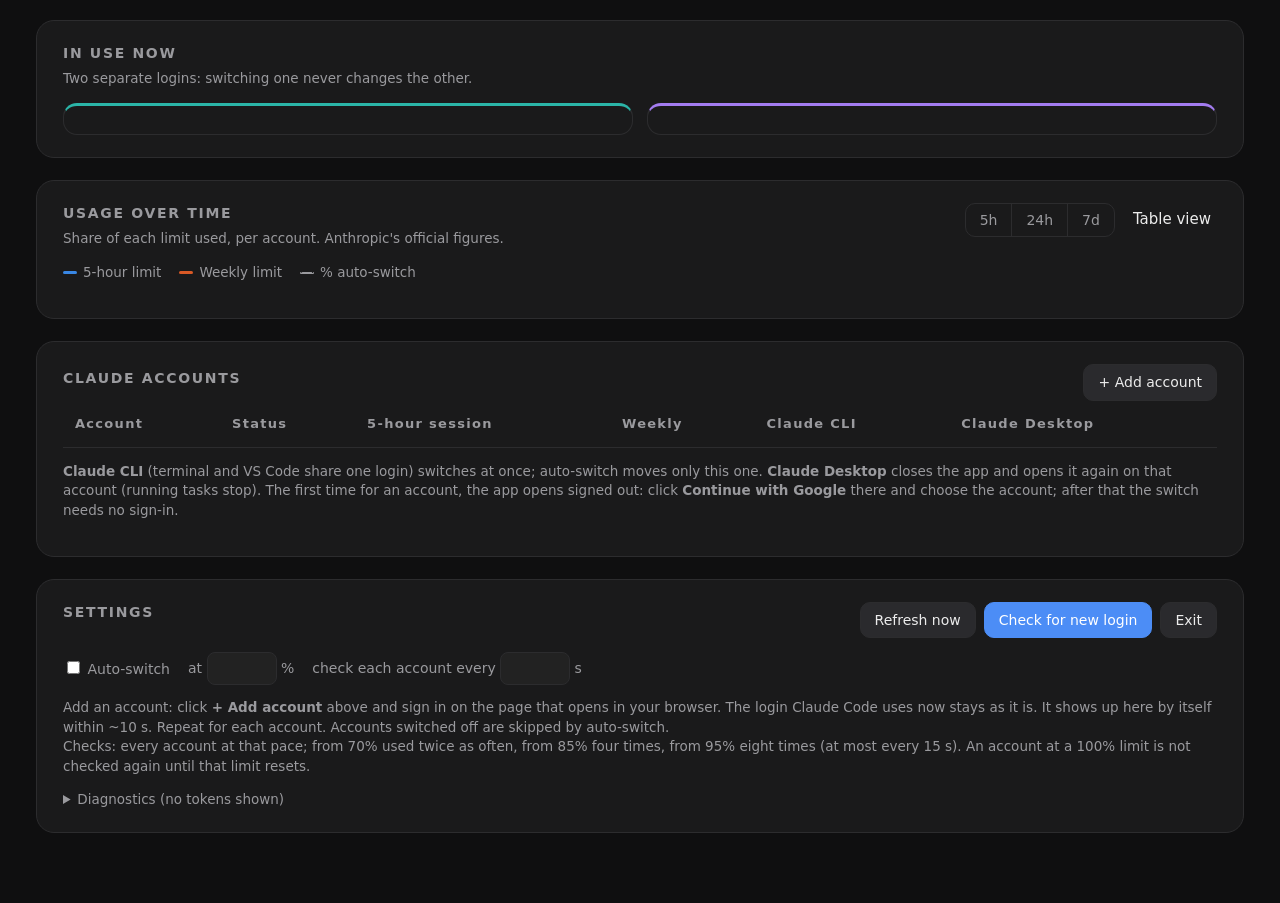
==== commit f94ac0bc: "Tray icon with hover and pinned widget, no console, random port, Exit Work in progress: files are st" ====
--- a/src/index.html
+++ b/src/index.html
@@ -154,6 +154,7 @@
       <div style="display:flex;gap:8px">
         <button class="btn" id="refresh">Refresh now</button>
         <button class="btn primary" id="import">Check for new login</button>
+        <button class="btn" id="exit" title="Stop the dashboard and take its icon out of the tray">Exit</button>
       </div>
     </div>
     <div class="settings" style="margin-top:14px">
@@ -468,6 +469,12 @@
 $('#viewToggle').onclick = () => { tableView = !tableView; $('#viewToggle').textContent = tableView ? 'Chart view' : 'Table view'; render(); };
 $('#refresh').onclick = () => act(api('/api/refresh', { method: 'POST' }));
 $('#import').onclick = () => act(api('/api/import', { method: 'POST' }));
+$('#exit').onclick = () => {
+  if (!confirm('Stop the dashboard? Checks and auto-switch stop until you start it again.')) return;
+  api('/api/exit', { method: 'POST' }).then(() => {
+    document.querySelector('main').innerHTML = '<section class="card"><h2>Dashboard stopped</h2><p class="note">Start claude-usage.exe again to bring it back.</p></section>';
+  }).catch(e => alert(e.message));
+};
 for (const id of ['autoSwitch', 'threshold', 'pollSeconds']) {
   $('#' + id).onchange = () => act(api('/api/settings', { method: 'POST', body: JSON.stringify({
     autoSwitch: $('#autoSwitch').checked, threshold: +$('#threshold').value, pollSeconds: +$('#pollSeconds').value }) }));
